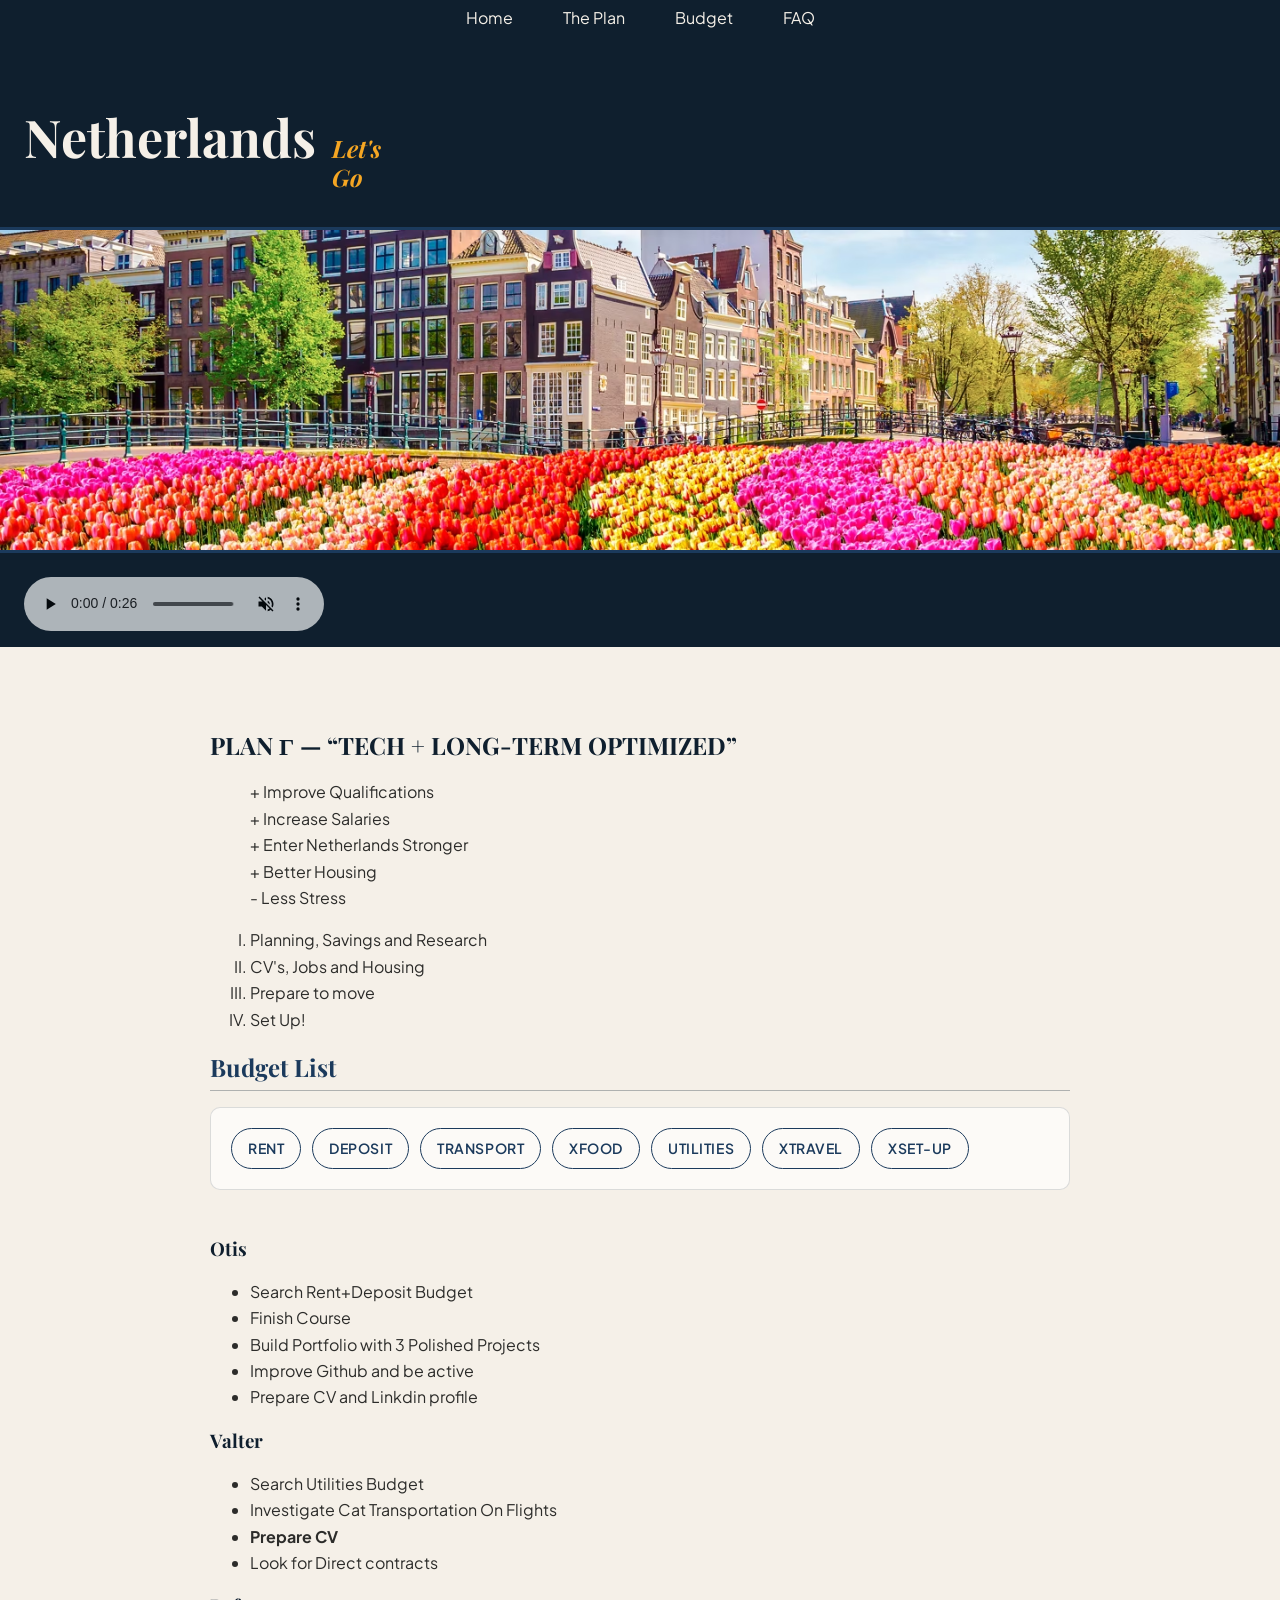
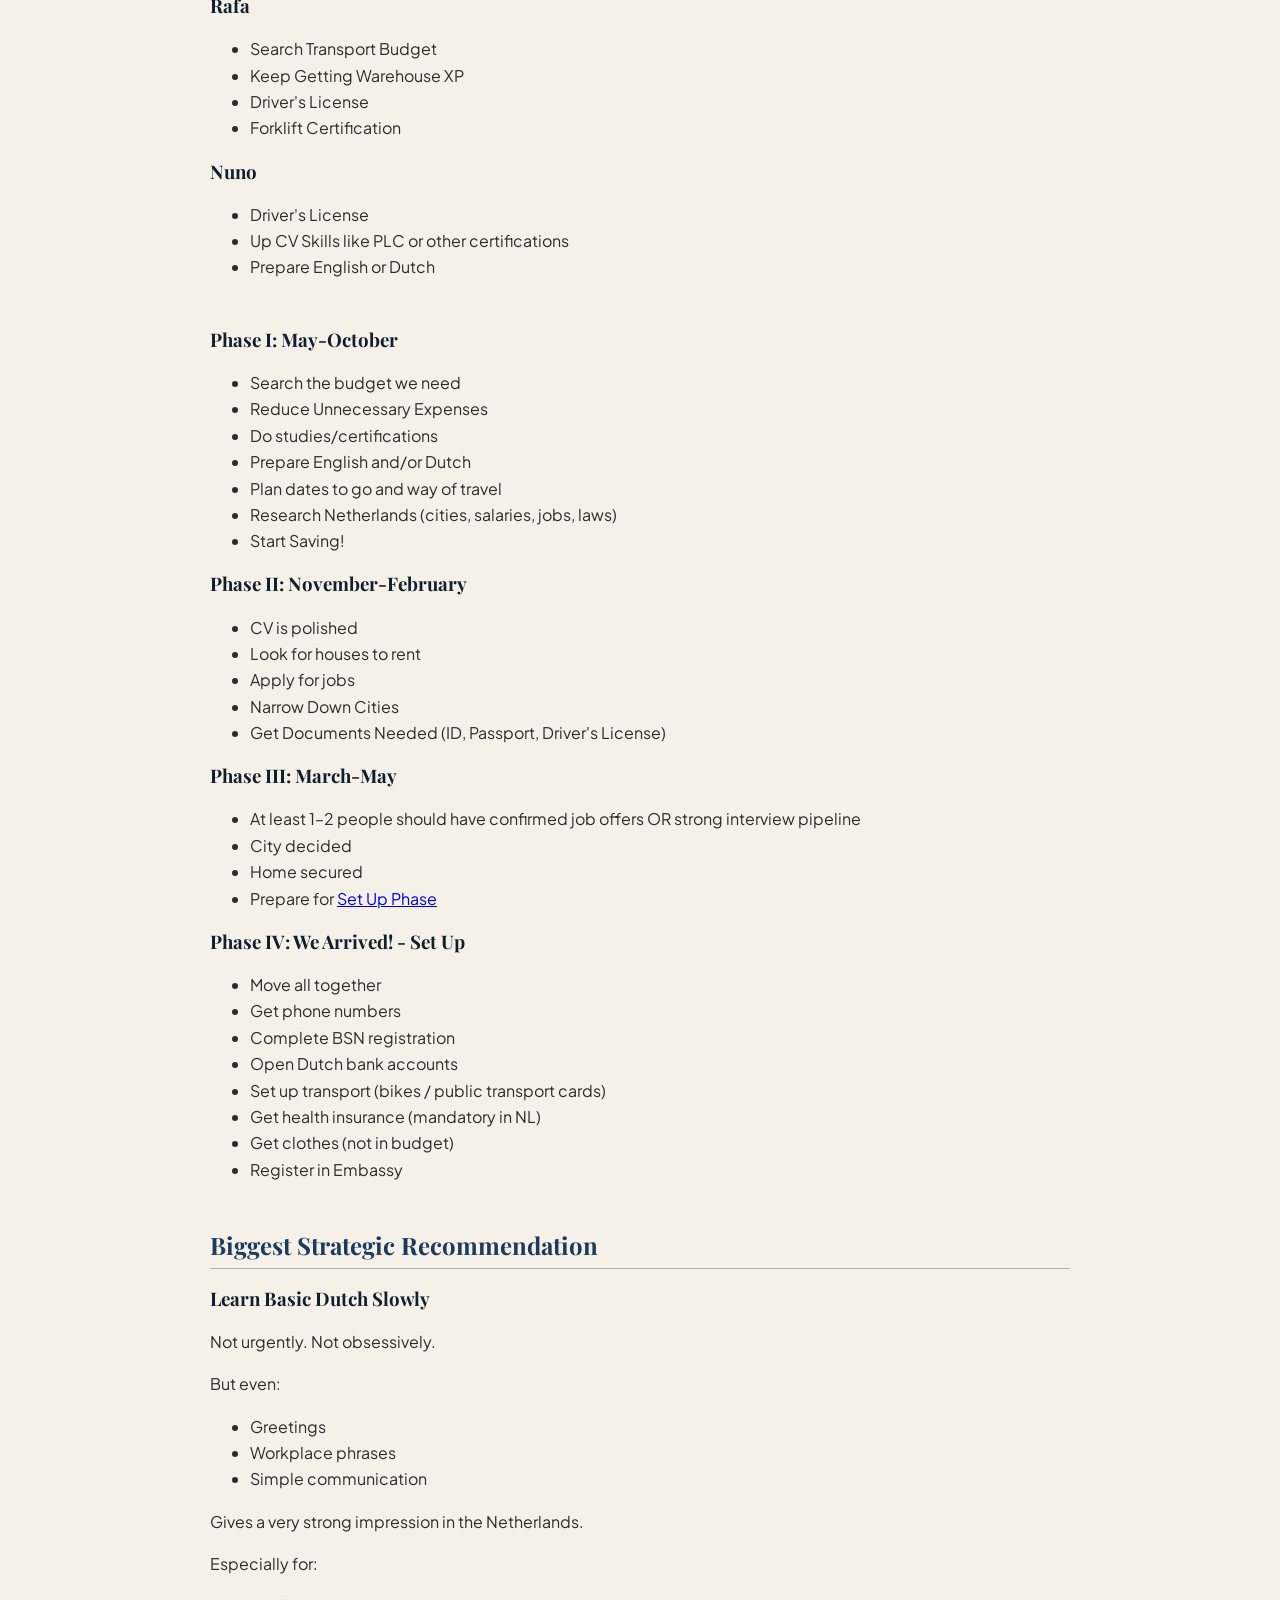
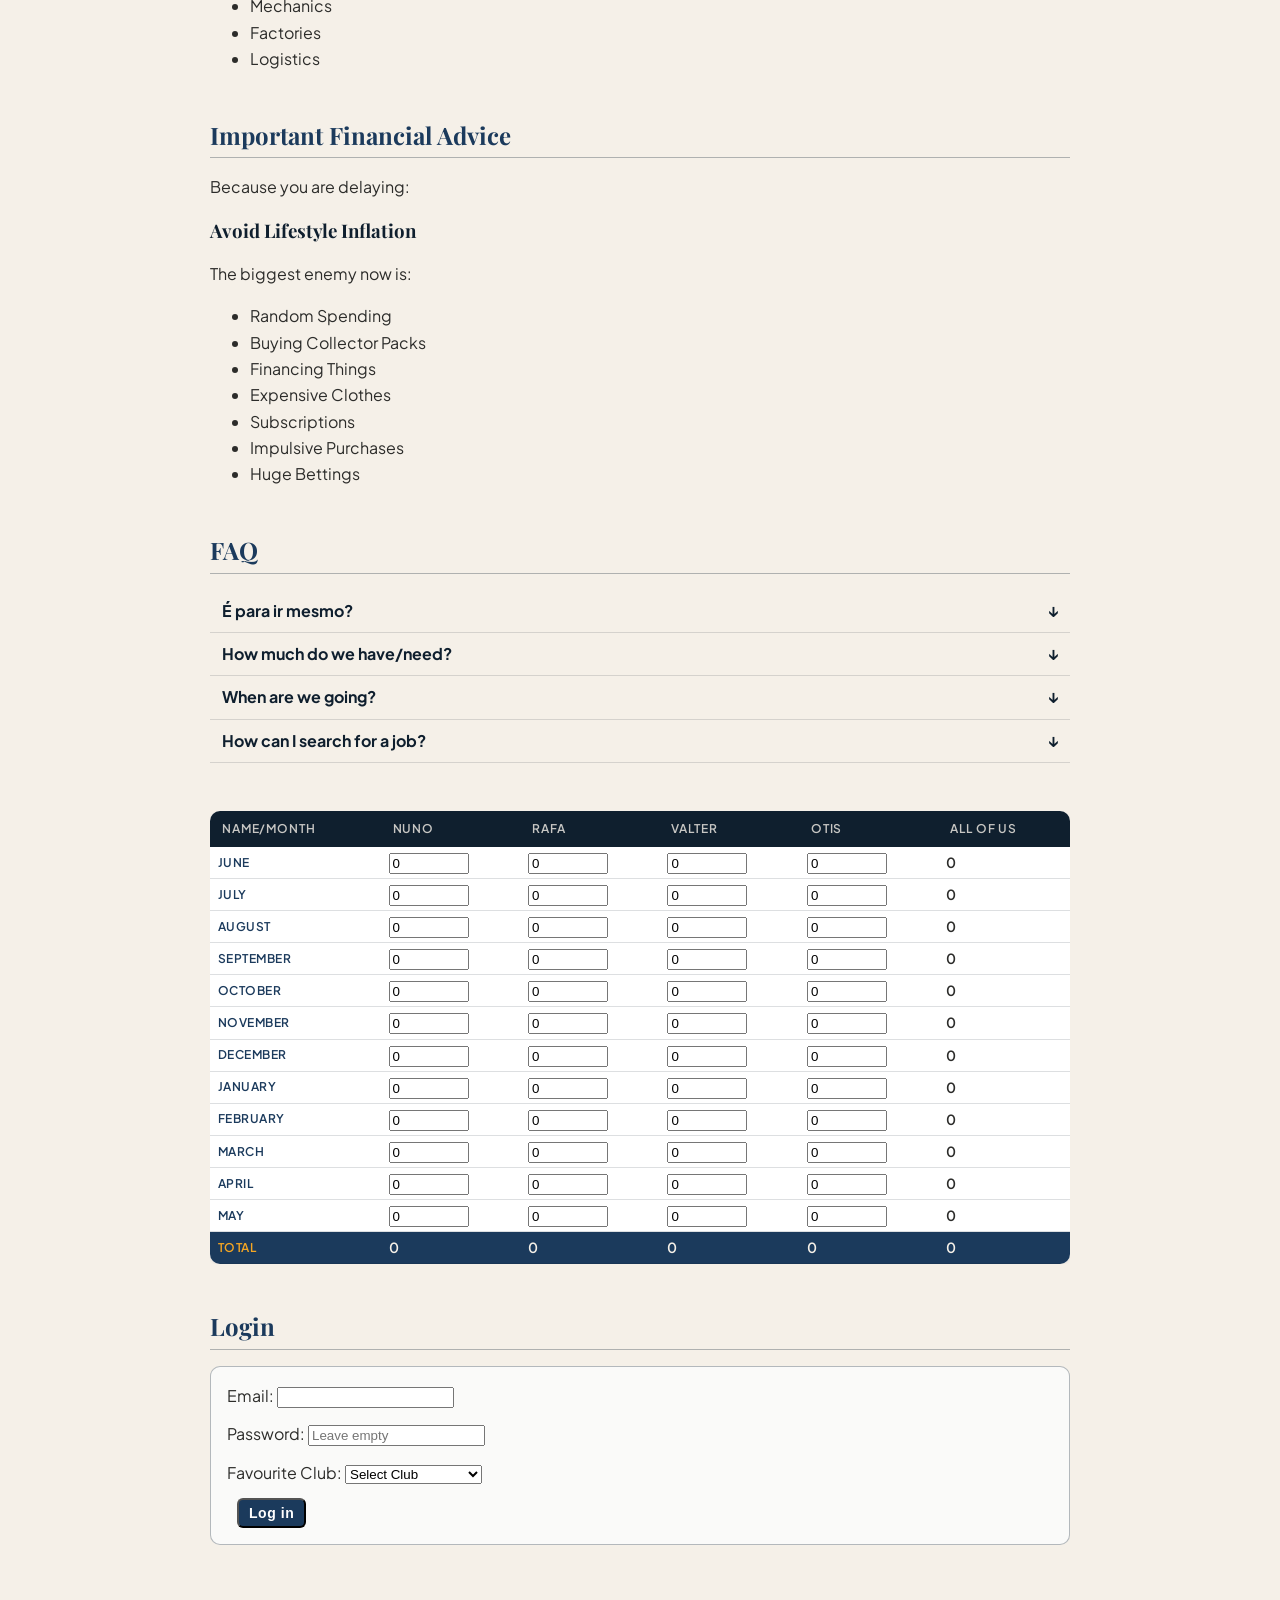
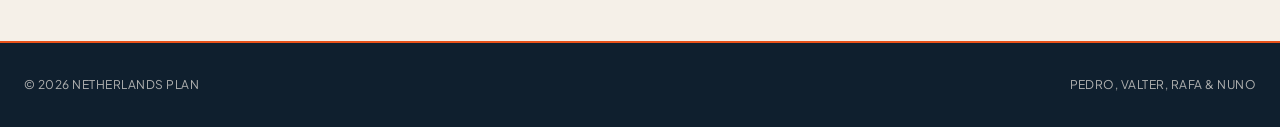
==== index.html @ 781a8f6d "media queries for mobile responsiveness, hero tittle fixes" ====
<!DOCTYPE html>
<html lang="en">
    <head>
        <meta charset="UTF-8">
        <meta name="viewport" content="width=device-width, initial-scale=1.0">
        <meta name="Author" content="Pedro F C Simões">
        <title>Netherlands Plan</title>
        <link rel="stylesheet" href="css/style.css">
    </head>
    <body>
        <nav>
            <ul>
                <li><a>Home</a></li>
                <li><a>The Plan</a></li>
                <li><a>Budget</a></li>
                <li><a>FAQ</a></li>
            </ul>
        </nav>
        <header>
            <div class="title">
                <h1>Netherlands</h1>
                <h2 id="letsgo">Let's<br>Go</h2>
            </div>
            <img id="tulipsimg" src="assets/Tulips-Amsterdam.avif" alt="Netherlands' camp of flowers" role="presentation">
            <audio muted controls>
                <source src="assets/netherlands_national_anthem_intro.m4a" type="audio/m4a">
                <source src="assets/netherlands_national_anthem_intro.mp3" type="audio/mp3"> 
                Audio element not supported by your browser
            </audio>
        </header>
        <main>
            <h2>PLAN Γ — “TECH + LONG-TERM OPTIMIZED”</h2>
            <ul style="list-style-type: none;">
                <li>+ Improve Qualifications</li>
                <li>+ Increase Salaries</li>
                <li>+ Enter Netherlands Stronger</li>
                <li>+ Better Housing</li>
                <li>- Less Stress</li>
            </ul>
            <ol type="I">
                <li>Planning, Savings and Research</li>
                <li>CV's, Jobs and Housing</li>
                <li>Prepare to move</li>
                <li>Set Up!</li>
            </ol>
            <section>
                <h2>Budget List</h2>
                <ul class="budget">
                    <li>Rent</li>
                    <li>Deposit</li>
                    <li>Transport</li>
                    <li>xFood</li>
                    <li>Utilities</li>
                    <li>xTravel</li>
                    <li>xSet-Up</li>
                </ul>
            </section>
            <section>
                <h3>Otis</h3>
                <ul>
                    <li>Search Rent+Deposit Budget</li>
                    <li>Finish Course</li>
                    <li>Build Portfolio with 3 Polished Projects</li>
                    <li>Improve Github and be active</li>
                    <li>Prepare CV and Linkdin profile</li>
                </ul>
                <h3>Valter</h3>
                <ul>
                    <li>Search Utilities Budget</li>
                    <li>Investigate Cat Transportation On Flights</li>
                    <li><strong>Prepare CV</strong></li>
                    <li>Look for Direct contracts</li>
                </ul>
                <h3>Rafa</h3>
                <ul>
                    <li>Search Transport Budget</li>
                    <li>Keep Getting Warehouse XP</li>
                    <li>Driver's License</li>
                    <li>Forklift Certification</li>
                </ul>
                <h3>Nuno</h3>
                <ul>
                    <li>Driver's License</li>
                    <li>Up CV Skills like PLC or other certifications</li>
                    <li>Prepare English or Dutch</li>
                </ul>
            </section>
            <section>
                <h3>Phase I: May-October</h3>
                <ul>
                    <li>Search the budget we need</li>
                    <li>Reduce Unnecessary Expenses</li>
                    <li>Do studies/certifications</li>
                    <li>Prepare English and/or Dutch</li>
                    <li>Plan dates to go and way of travel</li>
                    <li>Research Netherlands (cities, salaries, jobs, laws)</li>
                    <li>Start Saving!</li>
                </ul>
                <h3>Phase II: November-February</h3>
                <ul>
                    <li>CV is polished</li>
                    <li>Look for houses to rent</li>
                    <li>Apply for jobs</li>
                    <li>Narrow Down Cities</li>
                    <li>Get Documents Needed (ID, Passport, Driver's License)</li>
                </ul>
                <h3>Phase III: March-May</h3>
                <ul>
                    <li>At least 1–2 people should have confirmed job offers OR strong interview pipeline</li>
                    <li>City decided</li>
                    <li>Home secured</li>
                    <li>Prepare for <a href="#set_up">Set Up Phase</a></li>
                </ul>
                <h3 id="set_up">Phase IV: We Arrived! - Set Up</h3>
                <ul>
                    <li>Move all together</li>
                    <li>Get phone numbers</li>
                    <li>Complete BSN registration</li>
                    <li>Open Dutch bank accounts</li>
                    <li>Set up transport (bikes / public transport cards)</li>
                    <li>Get health insurance (mandatory in NL)</li>
                    <li>Get clothes (not in budget)</li>
                    <li>Register in Embassy</li>
                </ul>
            </section>
            <section>
                <h2>Biggest Strategic Recommendation</h2>
                <h3>Learn Basic Dutch Slowly</h3>
                <p>Not urgently. Not obsessively.</p>
                <p>But even:</p>
                <ul>
                    <li>Greetings</li>
                    <li>Workplace phrases</li>
                    <li>Simple communication</li>
                </ul>
                <p>Gives a very strong impression in the Netherlands.</p>
                <p>Especially for:</p>
                <ul>
                    <li>Mechanics</li>
                    <li>Factories</li>
                    <li>Logistics</li>
                </ul>
            </section>
            <section>
                <h2>Important Financial Advice</h2>
                <p>Because you are delaying:</p>
                <h3>Avoid Lifestyle Inflation</h3>
                <p>The biggest enemy now is:</p>
                <ul>
                    <li>Random Spending</li>
                    <li>Buying Collector Packs</li>
                    <li>Financing Things</li>
                    <li>Expensive Clothes</li>
                    <li>Subscriptions</li>
                    <li>Impulsive Purchases</li>
                    <li>Huge Bettings</li>
                </ul>
            </section>
            <section>
                <h2>FAQ</h2>
                <dl class="faq">
                    <dt>É para ir mesmo?<span class="faq-arrow">↓</span></dt>
                    <dd>Boraaaaaaaa!</dd>
                    <dt>How much do we have/need?<span class="faq-arrow">↓</span></dt>
                    <dd>You can check how much we saved/need in <a href="">Budget</a>!</dd>
                    <dt>When are we going?<span class="faq-arrow">↓</span></dt>
                    <dd>TBA</dd>
                    <dt>How can I search for a job?<span class="faq-arrow">↓</span></dt>
                    <dd>
                        <p>These are the core platforms in the Netherlands:</p>
                        <ul>
                            <li><a href="https://www.linkedin.com/job">LinkedIn Jobs</a></li>
                            <li><a href="https://nl.indeed.com/">Indeed Netherlands</a></li>
                            <li><a href="https://www.iamexpat.nl/career/jobs-netherlands">I am Expat Jobs</a></li>
                            <li><a href="https://undutchables.nl/">Undutchables</a></li>
                            <li><a href="https://www.glassdoor.nl">Glassdoor Netherlands</a></li>
                        </ul>
                        <p>
                            For Valter, applying directy to companies is a good strategy, try Werk.nl (UWV official job portal), 
                            Randstad Technical (engineering + industry), Tempo-Team Technical, OTTO Work Force (industrial placements), 
                            VDL Groep Careers, DAF Trucks Careers and ASML Careers.</p>
                        <p>
                            For Nuno, in complement to agencies these can be helpfull: ASML Jobs (huge target in Eindhoven), 
                            Philips Careers, VDL Groep, Randstad Technical Jobs, YoungCapital.</p>
                        <p>
                            For Rafa agencies will be a hit, but you have the options of these as well: Tempo-Team Logistics, 
                            OTTO Work Force Logistics, Carrière Uitzendbureau, Albert Heijn Careers, Coolblue Jobs.</p>
                        <p>
                            Lastly for Otis you have the extra resorces of Stack Overflow Jobs, Iamexpat Tech Jobs, AngelList and Wellfound</p>
                    </dd>
                </dl>
            </section>
            <section class="table-wrapper">
                <table>
                    <thead>
                        <tr>
                            <th>Name/Month</th>
                            <th>Nuno</th>
                            <th>Rafa</th>
                            <th>Valter</th>
                            <th>Otis</th>
                            <th>All of Us</th>
                        </tr>
                    </thead>
                    <tbody class="budget-counter">
                        <tr>
                            <td>June</td>
                            <td><input type="number" value="0"></td>
                            <td><input type="number" value="0"></td>
                            <td><input type="number" value="0"></td>
                            <td><input type="number" value="0"></td>
                            <td class="row-total">0</td>
                        </tr>
                        <tr>
                            <td>July</td>
                            <td><input type="number" value="0"></td>
                            <td><input type="number" value="0"></td>
                            <td><input type="number" value="0"></td>
                            <td><input type="number" value="0"></td>
                            <td class="row-total">0</td>
                        </tr>
                        <tr>
                            <td>August</td>
                            <td><input type="number" value="0"></td>
                            <td><input type="number" value="0"></td>
                            <td><input type="number" value="0"></td>
                            <td><input type="number" value="0"></td>
                            <td class="row-total">0</td>
                        </tr>
                        <tr>
                            <td>September</td>
                            <td><input type="number" value="0"></td>
                            <td><input type="number" value="0"></td>
                            <td><input type="number" value="0"></td>
                            <td><input type="number" value="0"></td>
                            <td class="row-total">0</td>
                        </tr>
                        <tr>
                            <td>October</td>
                            <td><input type="number" value="0"></td>
                            <td><input type="number" value="0"></td>
                            <td><input type="number" value="0"></td>
                            <td><input type="number" value="0"></td>
                            <td class="row-total">0</td>
                        </tr>
                        <tr>
                            <td>November</td>
                            <td><input type="number" value="0"></td>
                            <td><input type="number" value="0"></td>
                            <td><input type="number" value="0"></td>
                            <td><input type="number" value="0"></td>
                            <td class="row-total">0</td>
                        </tr>
                        <tr>
                            <td>December</td>
                            <td><input type="number" value="0"></td>
                            <td><input type="number" value="0"></td>
                            <td><input type="number" value="0"></td>
                            <td><input type="number" value="0"></td>
                            <td class="row-total">0</td>
                        </tr>
                        <tr>
                            <td>January</td>
                            <td><input type="number" value="0"></td>
                            <td><input type="number" value="0"></td>
                            <td><input type="number" value="0"></td>
                            <td><input type="number" value="0"></td>
                            <td class="row-total">0</td>
                        </tr>
                        <tr>
                            <td>February</td>
                            <td><input type="number" value="0"></td>
                            <td><input type="number" value="0"></td>
                            <td><input type="number" value="0"></td>
                            <td><input type="number" value="0"></td>
                            <td class="row-total">0</td>
                        </tr>
                        <tr>
                            <td>March</td>
                            <td><input type="number" value="0"></td>
                            <td><input type="number" value="0"></td>
                            <td><input type="number" value="0"></td>
                            <td><input type="number" value="0"></td>
                            <td class="row-total">0</td>
                        </tr>
                        <tr>
                            <td>April</td>
                            <td><input type="number" value="0"></td>
                            <td><input type="number" value="0"></td>
                            <td><input type="number" value="0"></td>
                            <td><input type="number" value="0"></td>
                            <td class="row-total">0</td>
                        </tr>
                        <tr>
                            <td>May</td>
                            <td><input type="number" value="0"></td>
                            <td><input type="number" value="0"></td>
                            <td><input type="number" value="0"></td>
                            <td><input type="number" value="0"></td>
                            <td class="row-total">0</td>
                        </tr>
                        <tr class="budget_total">
                            <td>Total</td>
                            <td>0</td>
                            <td>0</td>
                            <td>0</td>
                            <td>0</td>
                            <td class="row-total">0</td>
                        </tr>
                    </tbody>
                </table>
            </section>
            <!--
            <section>
                <p>elementos de html a usar</p>
                <details>
                    <summary>What is your return policy?</summary>
                    <div class="faq-content">
                        <p>We offer a 30-day money-back guarantee on all products. Items must be in their original packaging and unused condition.</p>
                    </div>
                </details>
                <div class="video-container">
                    <video controls muted>
                    <source src="assets/" type="video/mp4"> Your browser doesn't support this video element
                    </video>
                </div>
            </section>
            -->
            <section>
                <h2>Login</h2>
                <form action="/submit" method="post">
                    <div>
                        <label for="email">Email:</label>
                        <input id="email" name="email" type="email" required>
                    </div>
                    <div>
                        <label for="pass">Password:</label>
                        <input id="pass" name="pass" type="password" placeholder="Leave empty" maxlength="0">
                    </div>
                    <div>
                        <label for="club">Favourite Club:</label>
                        <select id="club" name="club" required>
                            <option value="select club">Select Club</option>
                            <option value="arsenal">Arsenal</option>
                            <option value="manchester city">Manchester City</option>
                            <option value="manchester united">Manchester United</option>
                            <option value="fc barcelona">FC Barcelona</option>
                            <option value="real madrid">Real Madrid</option>
                            <option value="atletico madrid">Atletico Madrid</option>
                            <option value="fc bayern munich">FC Bayern Munich</option>
                            <option value="borussia dortmund">Borussia Dortmund</option>
                            <option value="rb leipzig">RB Leipzig</option>
                            <option value="inter milan">Inter Milan</option>
                            <option value="ssc napoli">SSC Napoli</option>
                            <option value="ac milan">AC Milan</option>
                            <option value="fc porto">FC Porto</option>
                            <option value="sporting cp">Sporting CP</option>
                            <option value="">SL Benfica</option>
                        </select>
                    </div>
                    
                    <button type="submit">Log in</button>
                </form>
            </section>
            <!--
            <section class="news-feed">
                <h2>Netherlands News Feed</h2>
                <article class="news-card">
                    <header>
                        <h3>Local Portuguese Group Discovers Dutch Rent Prices</h3>
                    </header>
                    <p>
                        Sources confirm morale dropped instantly after opening the first
                        apartment listing in Rotterdam. Emergency Lidl meal planning has begun.
                    </p>
                    <footer>
                        <small>May 2026</small>
                    </footer>
                </article>
            </section>
        -->
        </main>
        <footer class="footer">
             <p>&copy 2026 Netherlands Plan</p>
             <p>Pedro, Valter, Rafa & Nuno</p>
        </footer>
        <script src="js/script.js"></script>
    </body>
</html>
---- css/style.css ----
@import url('https://fonts.googleapis.com/css2?family=Playfair+Display:ital,wght@0,400;0,600;0,700;1,400&family=Plus+Jakarta+Sans:wght@300;400;500;600;700&display=swap');

body{
    background-color: #F5F0E8;
    margin: 0;
    font-family: 'Plus Jakarta Sans', system-ui, sans-serif;
    line-height: 1.65;
    color: #2C2C2A;
}

h1, h2, h3, h4, h5, h6 {
    font-family: 'Playfair Display', Georgia, serif;
    line-height: 1.2;
    color: #0F1F2E;
}

header {
    background-color: #0F1F2E;
}

nav{
    position: sticky;
    top: 0;
    z-index: 100;
}

nav ul{
    list-style-type: none;
    padding: 0;
	margin: 0;
    display: flex;
    justify-content: center;
    background-color: #0F1F2E;
}

nav ul li{
    margin: 0 15px;
    padding: 5px 10px;
    border-bottom: 3px solid transparent;
}

nav ul li:hover {
    border-bottom: 3px solid #E8521A;
}

nav ul li a{
    cursor: pointer;
    color: #F5F0E8;
    text-decoration: none;
}

.title{
    display: flex;
    align-items: baseline;
    gap: 16px;
    padding: 32px 24px 24px;
}

.title h1{
    font-size: 52px;
    color: #F5F0E8;
}
#letsgo{
    font-style: italic;
    margin: 0;
    font-size: 24px;
    color: #F5A623;
}

#tulipsimg{
    width: 100%;
    height: 320px;
    object-fit: cover;
    object-position: center 40%;
    border-top: 3px solid #1B3A5C;
    border-bottom: 3px solid #1B3A5C;
}

header audio {
    display: block;
    margin: 16px 24px;
    accent-color: #E8521A;
    opacity: 0.7;
    padding-bottom: 16px;
}

main{
    max-width: 860px;
    margin-inline: auto;
    padding: 48px 24px;
}

main > section {
    margin-bottom: 48px;
}

main section h2 {
    padding-bottom: 8px;
    border-bottom: 1.5px solid rgba(15, 31, 46, 0.3);
    color: #1B3A5C;
    margin-bottom: 16px;
}

ul.budget{
    list-style-type: none;
    padding: 16px;
    margin: 0;
    background: rgba(255, 255, 255, 0.65);
    border: 1px solid rgba(15, 31, 46, 0.14);
    border-radius: 10px;
    width: auto;
}

ul.budget li{
    display: inline-flex;
    font-size: 0.875rem;
    font-weight: 600;
    letter-spacing: 0.04em;
    text-transform: uppercase;
    margin: 4px;
	padding: 8px 16px;
	border-radius: 99px;
    border: 1.5px solid #1B3A5C;
    color: #1B3A5C;
}


.faq dt {
    cursor: pointer;
    display: flex;
    justify-content: space-between;
    align-items: center;
    transition: background 300ms ease;
    user-select: none;
    font-weight: bold;
    width: auto;
    color: #0F1F2E;
    padding: 8px 12px;
    border-bottom: 0.5px solid rgba(15, 31, 46, 0.14);
}
/*
.faq-arrow {
    color: #7BAFD4;
    transition: transform 220ms ease;
    display: inline-block;
    }
    
    .faq dt.open .faq-arrow {
        transform: rotate(180deg);
        }
        */
        
.faq dt:hover {
    background: rgba(123, 175, 212, 0.08);
}

.faq dd{
    display: none;
    padding: 8px 12px;
    margin: 0;
    border-bottom: 0.5px solid rgba(15, 31, 46, 0.14);
}
.faq dd.open {
    display: block;
}

.table-wrapper {
    overflow-x: auto;
    -webkit-overflow-scrolling: touch;
}
        
table {
    width: 100%;
    border-collapse: collapse;
    font-size: 0.875rem;
    background: white;
    border-radius: 10px;
    overflow: hidden;
    box-shadow: 0 1px 3px rgba(15, 31, 46, 0.08);
}

thead {
    background: #0F1F2E;
}

thead th {
    font-size: 0.75rem;
    font-weight: 600;
    letter-spacing: 0.07em;
    text-transform: uppercase;
    text-align: left;
    padding: 8px 12px;
    color: rgba(245, 240, 232, 0.8);
}

.budget-counter input {
    width: 72px;
}

.budget-counter tr {
    border-bottom: 0.5px solid rgba(15, 31, 46, 0.14);
    transition: background 200ms ease;
}

.budget-counter tr:not(.budget_total):hover {
    background: rgba(123, 175, 212, 0.12);
}

.budget-counter td {
    padding: 4px 8px;
    color: #2C2C2A;
    font-weight: 600;
}

.budget-counter td:first-child {
    color: #1B3A5C;
    font-size: 0.75rem;
    text-transform: uppercase;
    letter-spacing: 0.04em;
}

.budget_total {
    background: #1B3A5C;
}

.budget_total td {
    font-weight: 600;
    color: #F5F0E8;
}

.budget_total td:first-child {
    color: #F5A623;
    font-size: 0.75rem;
    text-transform: uppercase;
    letter-spacing: 0.04em;
}
        
.video-container{
    position: relative;
    padding-bottom: 56.25%; /* 16:9 */
    height: 0;
    overflow: hidden;
    max-width: 50%;
    background: #000;
}

.video-container video {
    position: absolute;
    top: 0;
    left: 0;
    width: 100%;
    height: 100%;
}

form {
    display: flex;
    flex-direction: column;
    gap: 12px;
    margin: 0;
    background: #FAFAF9;
    border: 1px solid rgba(15, 31, 46, 0.3);
    border-radius: 10px;
    padding: 16px;
}

form button{
    cursor: pointer;
    align-self: flex-start;
    margin-left: 10px;
    background-color: #1B3A5C;
    color: white;
    border-radius: 6px;
    padding: 5px 10px;
    font-weight: 600;
    font-size: 0.875rem;
    letter-spacing: 0.04em;
    transition: background 200ms ease, transform 100ms ease;
}

button:hover {
	background-color: #E8521A;
    transform: translateY(-1px);
}
/*
.news-feed {
    background-color: rgba(255, 255, 255, 0.296);
    border-radius: 10px;
    border: 1px solid;
    margin: 1rem 0;
    display: grid;
    gap: 1rem;
}

.news-card {
    padding: 0 1rem;
    border-radius: 10px;
    background: #f4f4f486;
}
*/
.footer{
    display: flex;
    align-items: center;
    justify-content: space-between;
    background-color: #0F1F2E;
    padding: 32px 24px;
    border-top: 2.5px solid #E8521A;
}

.footer p {
    font-size: 0.75rem;
    color: rgba(245, 240, 232, 0.7);
    letter-spacing: 0.04em;
    text-transform: uppercase;
    margin: 0;
    padding: 0;
}

@media (max-width: 640px) {
    h1 {
        font-size: 2rem;
    }
    
    h2 {
        font-size: 1.5rem;
    }
    nav ul {
        justify-content: space-around;
    }
    
    nav ul li {
        padding: 4px 8px;
    }
    
    nav ul li a {
        font-size: 0.8rem;
    }
    #tulipsimg {
        height: 220px;
    }
    main {
        padding: 24px 16px;
    }
    main > section {
        margin-bottom: 40px;
    }
    .footer {
        flex-direction: column;
        gap: 8px;
        padding: 24px 16px;
    }
    
}
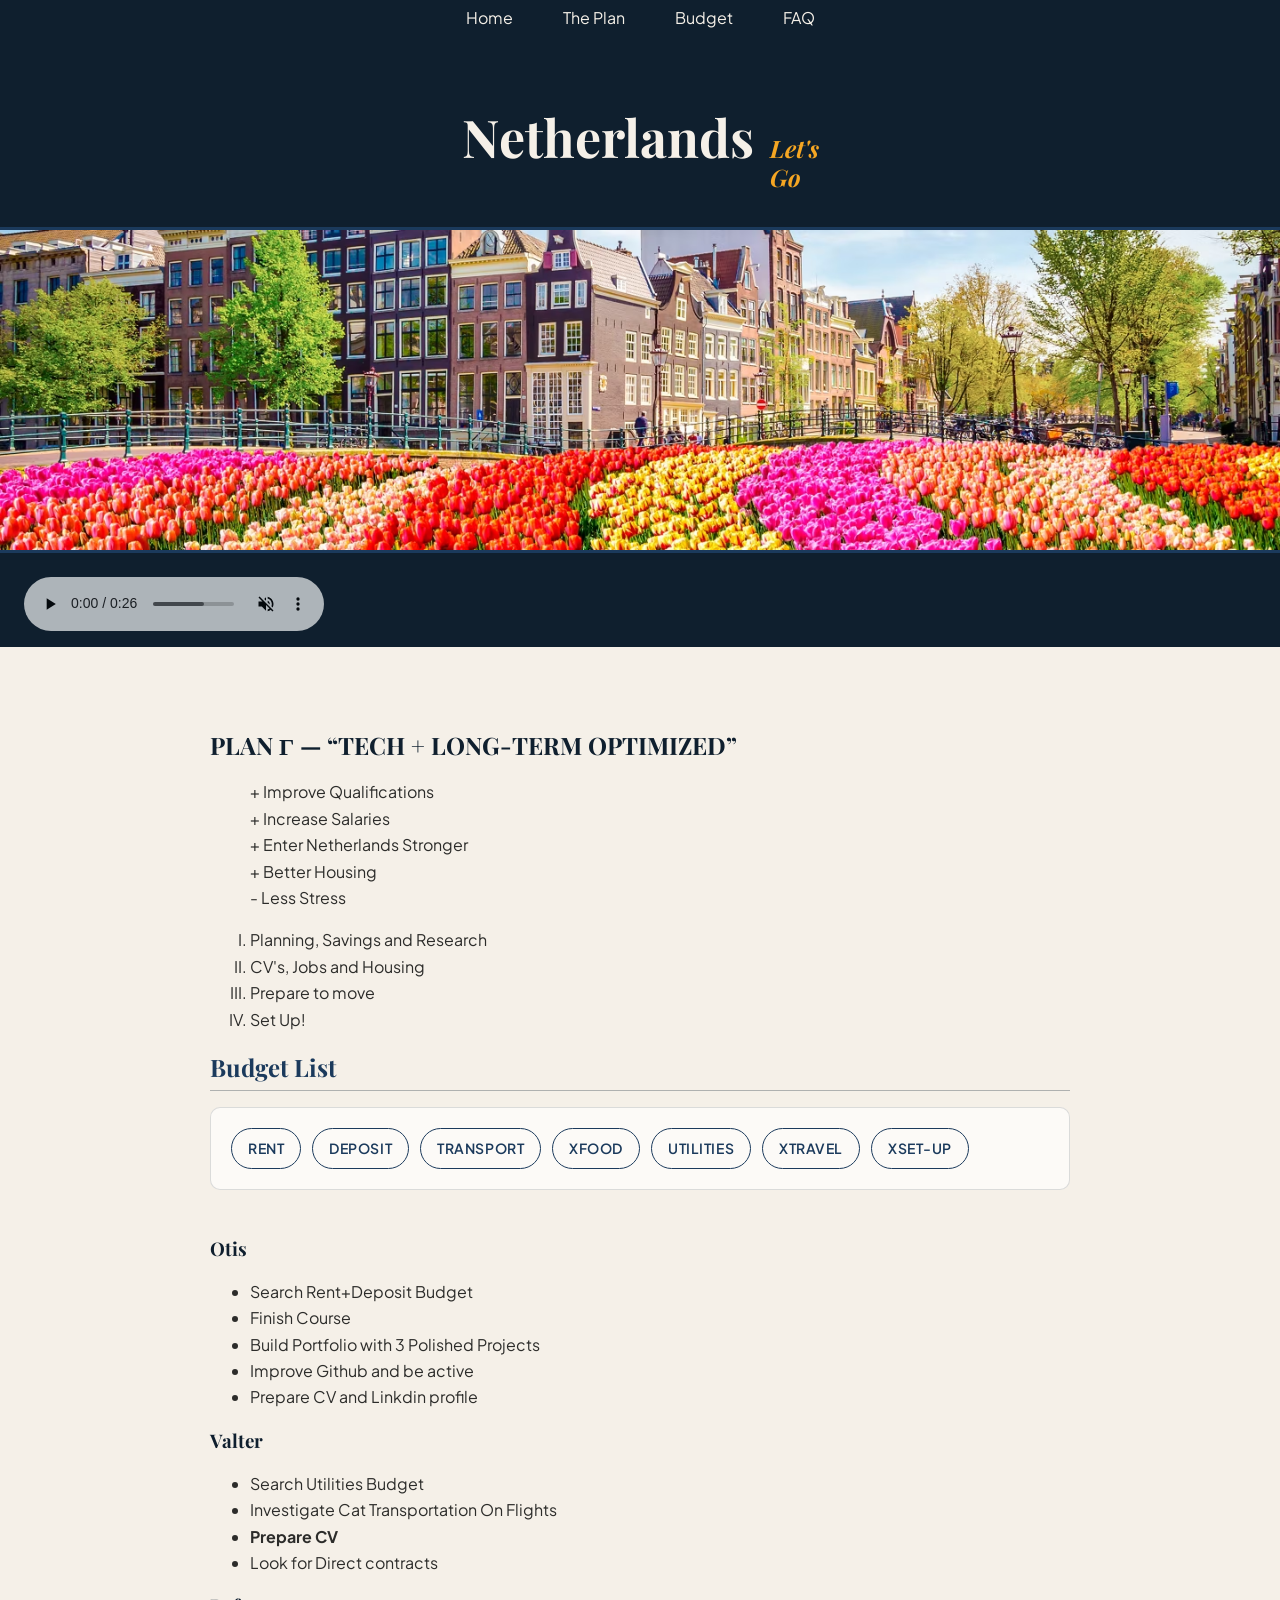
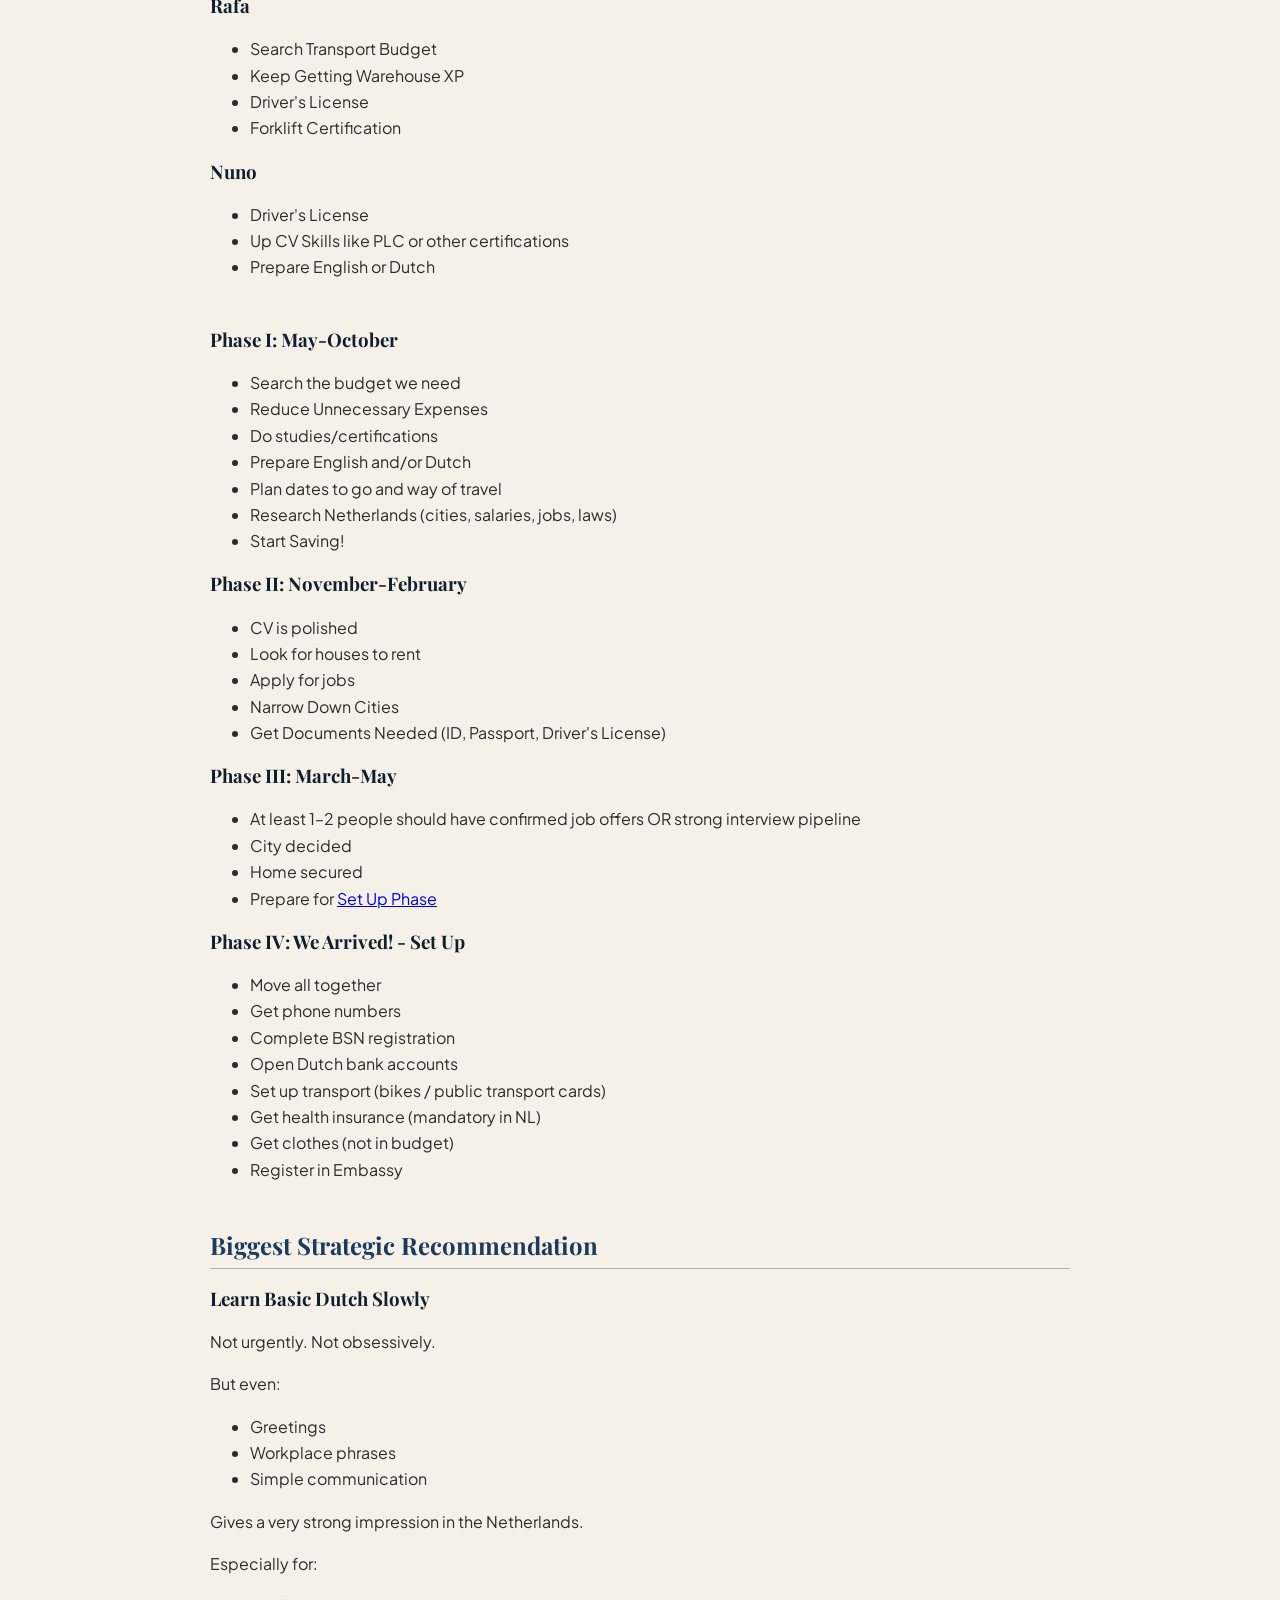
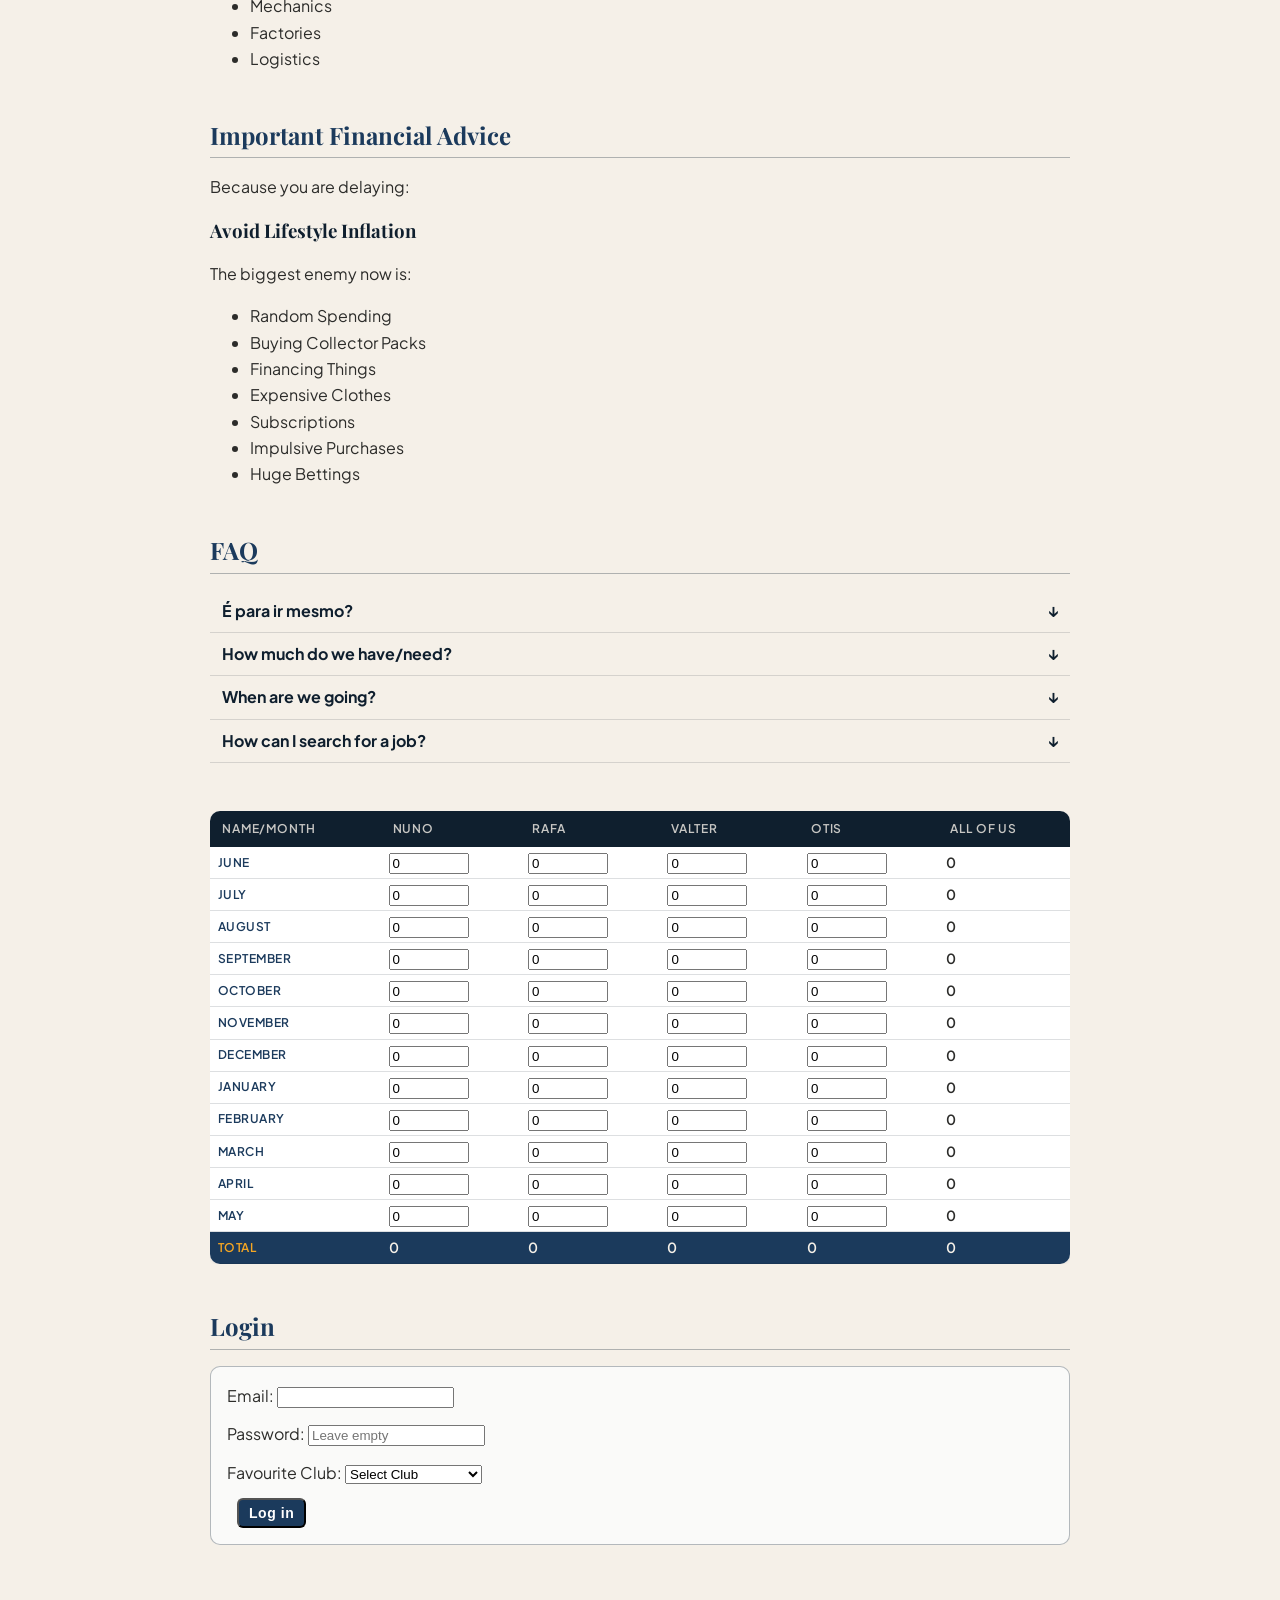
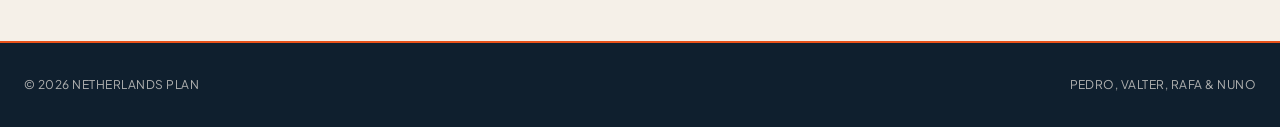
==== commit 4c0102ac: "added budget, faq and plan pages with their common html structure and updated the nav links on index" ====
--- a/index.html
+++ b/index.html
@@ -10,10 +10,10 @@
     <body>
         <nav>
             <ul>
-                <li><a>Home</a></li>
-                <li><a>The Plan</a></li>
-                <li><a>Budget</a></li>
-                <li><a>FAQ</a></li>
+                <li><a href="index.html">Home</a></li>
+                <li><a href="pages/plan.html">The Plan</a></li>
+                <li><a href="pages/budget.html">Budget</a></li>
+                <li><a href="pages/faq.html">FAQ</a></li>
             </ul>
         </nav>
         <header>
--- a/css/style.css
+++ b/css/style.css
@@ -52,6 +52,7 @@
 .title{
     display: flex;
     align-items: baseline;
+    justify-content: center;
     gap: 16px;
     padding: 32px 24px 24px;
 }
@@ -316,10 +317,6 @@
 }
 
 @media (max-width: 640px) {
-    h1 {
-        font-size: 2rem;
-    }
-    
     h2 {
         font-size: 1.5rem;
     }
@@ -334,6 +331,11 @@
     nav ul li a {
         font-size: 0.8rem;
     }
+
+    .title h1{
+        font-size: 2.75rem;
+    }
+
     #tulipsimg {
         height: 220px;
     }
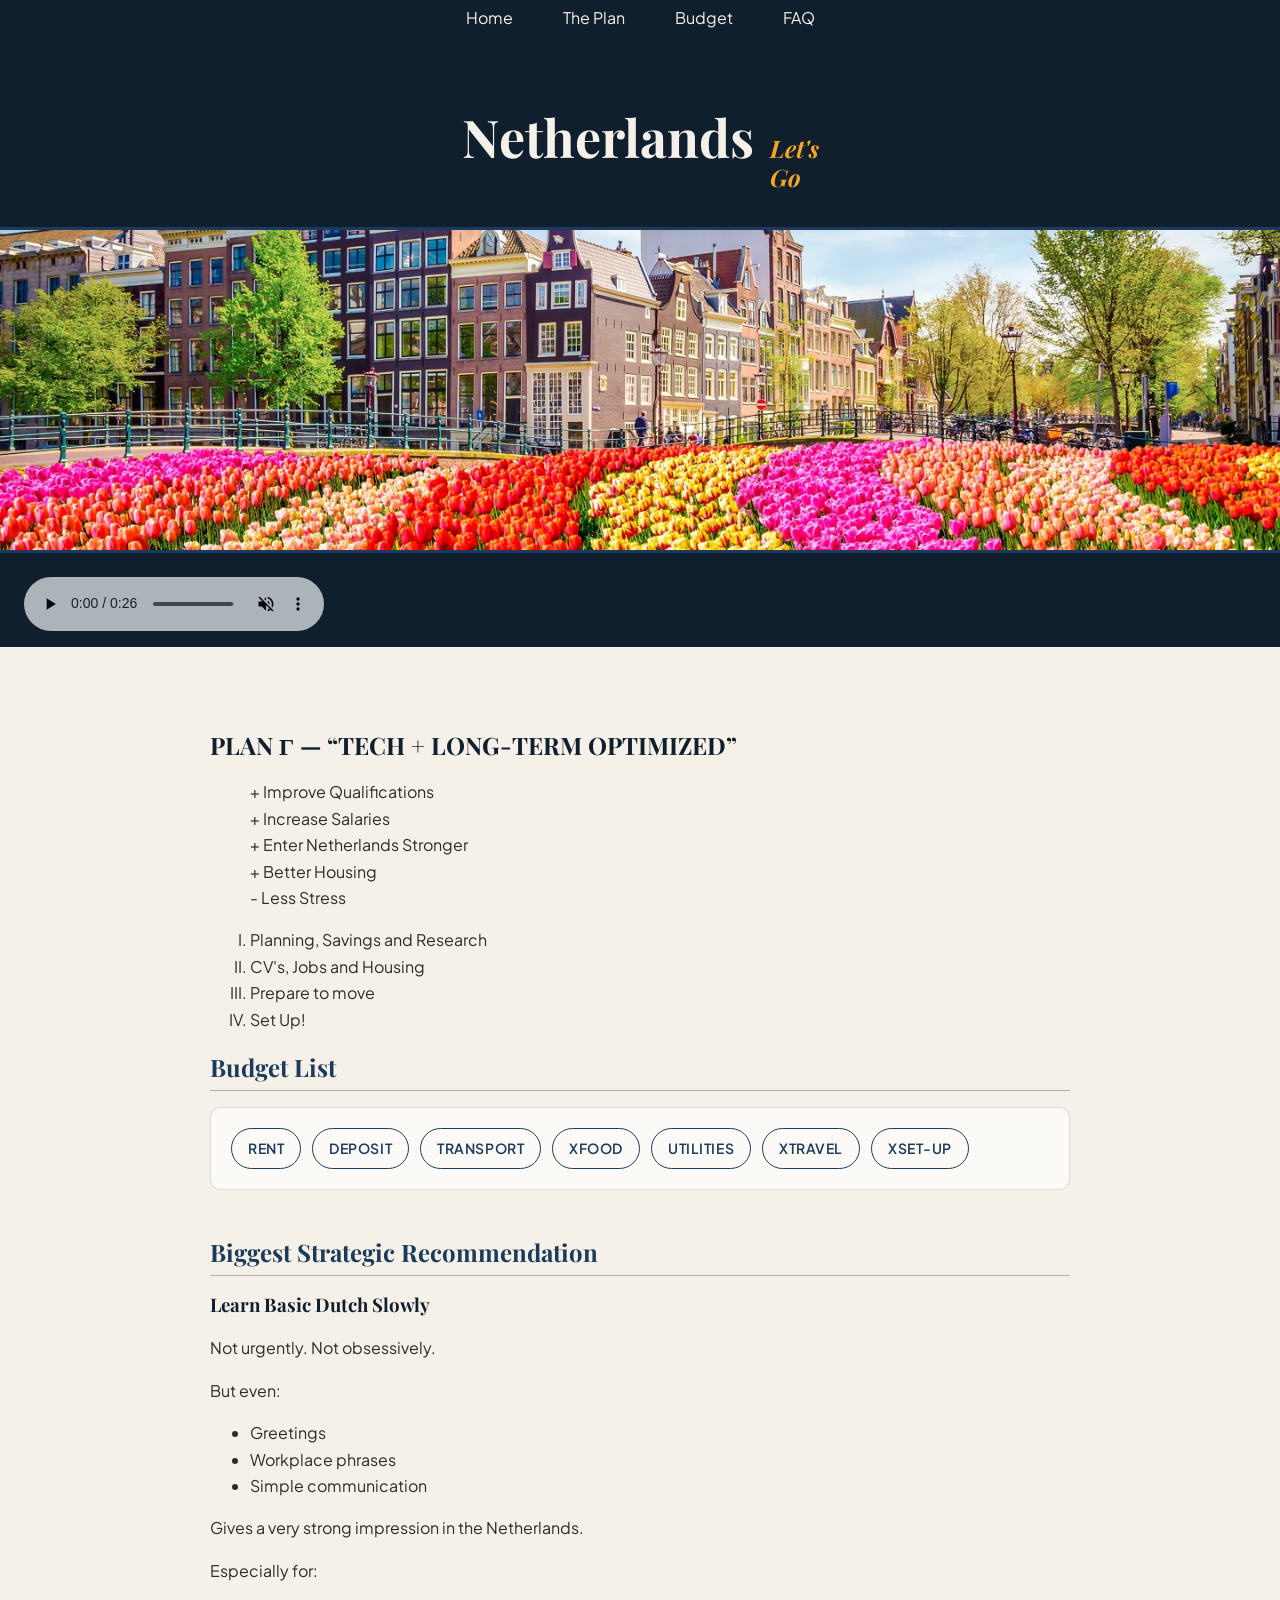
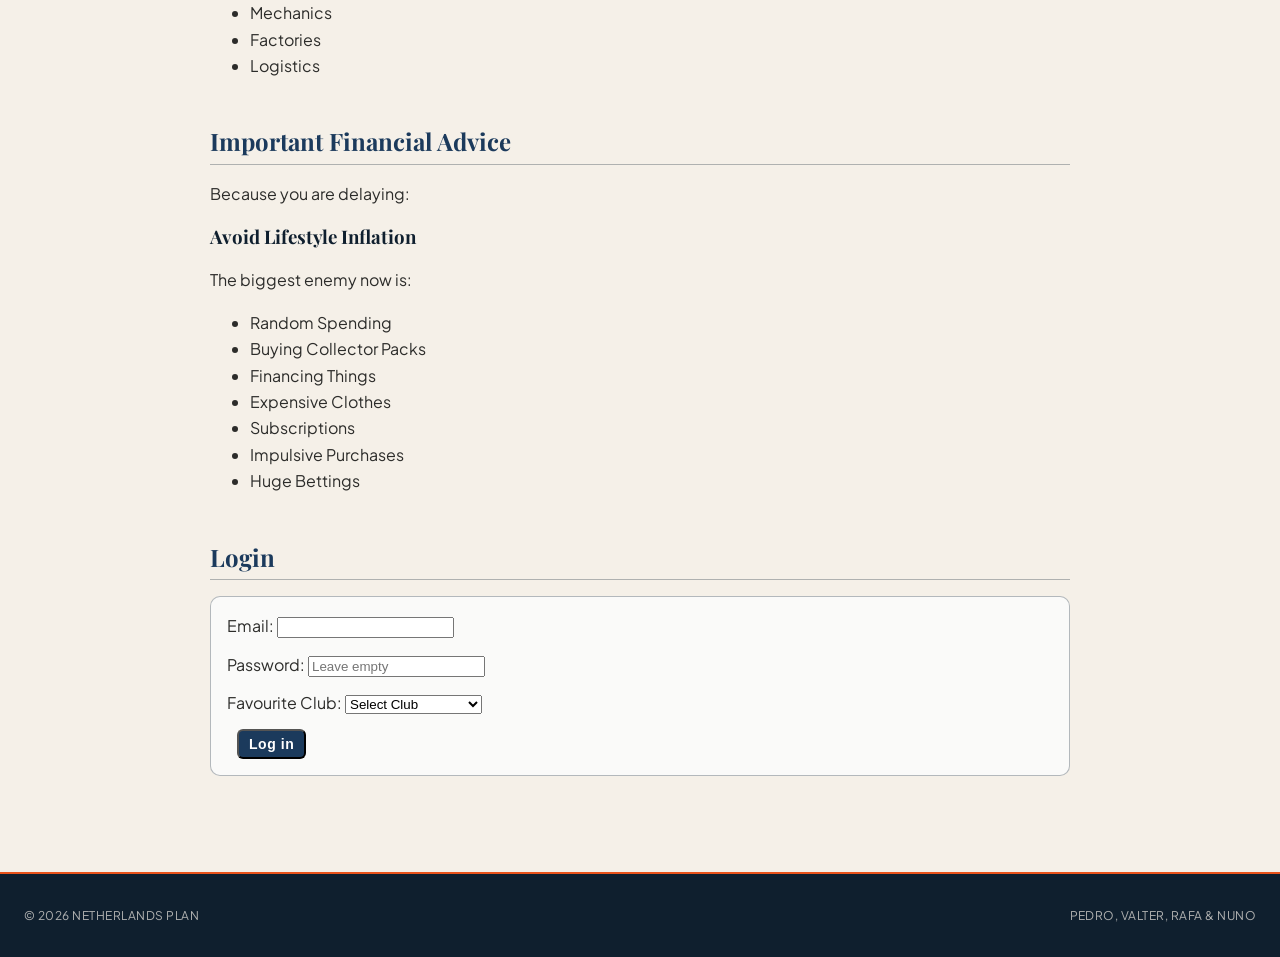
==== commit 9e3c7766: "transfered content from index.html to their respective pages" ====
--- a/index.html
+++ b/index.html
@@ -55,74 +55,7 @@
                     <li>xSet-Up</li>
                 </ul>
             </section>
-            <section>
-                <h3>Otis</h3>
-                <ul>
-                    <li>Search Rent+Deposit Budget</li>
-                    <li>Finish Course</li>
-                    <li>Build Portfolio with 3 Polished Projects</li>
-                    <li>Improve Github and be active</li>
-                    <li>Prepare CV and Linkdin profile</li>
-                </ul>
-                <h3>Valter</h3>
-                <ul>
-                    <li>Search Utilities Budget</li>
-                    <li>Investigate Cat Transportation On Flights</li>
-                    <li><strong>Prepare CV</strong></li>
-                    <li>Look for Direct contracts</li>
-                </ul>
-                <h3>Rafa</h3>
-                <ul>
-                    <li>Search Transport Budget</li>
-                    <li>Keep Getting Warehouse XP</li>
-                    <li>Driver's License</li>
-                    <li>Forklift Certification</li>
-                </ul>
-                <h3>Nuno</h3>
-                <ul>
-                    <li>Driver's License</li>
-                    <li>Up CV Skills like PLC or other certifications</li>
-                    <li>Prepare English or Dutch</li>
-                </ul>
-            </section>
-            <section>
-                <h3>Phase I: May-October</h3>
-                <ul>
-                    <li>Search the budget we need</li>
-                    <li>Reduce Unnecessary Expenses</li>
-                    <li>Do studies/certifications</li>
-                    <li>Prepare English and/or Dutch</li>
-                    <li>Plan dates to go and way of travel</li>
-                    <li>Research Netherlands (cities, salaries, jobs, laws)</li>
-                    <li>Start Saving!</li>
-                </ul>
-                <h3>Phase II: November-February</h3>
-                <ul>
-                    <li>CV is polished</li>
-                    <li>Look for houses to rent</li>
-                    <li>Apply for jobs</li>
-                    <li>Narrow Down Cities</li>
-                    <li>Get Documents Needed (ID, Passport, Driver's License)</li>
-                </ul>
-                <h3>Phase III: March-May</h3>
-                <ul>
-                    <li>At least 1–2 people should have confirmed job offers OR strong interview pipeline</li>
-                    <li>City decided</li>
-                    <li>Home secured</li>
-                    <li>Prepare for <a href="#set_up">Set Up Phase</a></li>
-                </ul>
-                <h3 id="set_up">Phase IV: We Arrived! - Set Up</h3>
-                <ul>
-                    <li>Move all together</li>
-                    <li>Get phone numbers</li>
-                    <li>Complete BSN registration</li>
-                    <li>Open Dutch bank accounts</li>
-                    <li>Set up transport (bikes / public transport cards)</li>
-                    <li>Get health insurance (mandatory in NL)</li>
-                    <li>Get clothes (not in budget)</li>
-                    <li>Register in Embassy</li>
-                </ul>
-            </section>
+            
             <section>
                 <h2>Biggest Strategic Recommendation</h2>
                 <h3>Learn Basic Dutch Slowly</h3>
@@ -156,176 +89,7 @@
                     <li>Huge Bettings</li>
                 </ul>
             </section>
-            <section>
-                <h2>FAQ</h2>
-                <dl class="faq">
-                    <dt>É para ir mesmo?<span class="faq-arrow">↓</span></dt>
-                    <dd>Boraaaaaaaa!</dd>
-                    <dt>How much do we have/need?<span class="faq-arrow">↓</span></dt>
-                    <dd>You can check how much we saved/need in <a href="">Budget</a>!</dd>
-                    <dt>When are we going?<span class="faq-arrow">↓</span></dt>
-                    <dd>TBA</dd>
-                    <dt>How can I search for a job?<span class="faq-arrow">↓</span></dt>
-                    <dd>
-                        <p>These are the core platforms in the Netherlands:</p>
-                        <ul>
-                            <li><a href="https://www.linkedin.com/job">LinkedIn Jobs</a></li>
-                            <li><a href="https://nl.indeed.com/">Indeed Netherlands</a></li>
-                            <li><a href="https://www.iamexpat.nl/career/jobs-netherlands">I am Expat Jobs</a></li>
-                            <li><a href="https://undutchables.nl/">Undutchables</a></li>
-                            <li><a href="https://www.glassdoor.nl">Glassdoor Netherlands</a></li>
-                        </ul>
-                        <p>
-                            For Valter, applying directy to companies is a good strategy, try Werk.nl (UWV official job portal), 
-                            Randstad Technical (engineering + industry), Tempo-Team Technical, OTTO Work Force (industrial placements), 
-                            VDL Groep Careers, DAF Trucks Careers and ASML Careers.</p>
-                        <p>
-                            For Nuno, in complement to agencies these can be helpfull: ASML Jobs (huge target in Eindhoven), 
-                            Philips Careers, VDL Groep, Randstad Technical Jobs, YoungCapital.</p>
-                        <p>
-                            For Rafa agencies will be a hit, but you have the options of these as well: Tempo-Team Logistics, 
-                            OTTO Work Force Logistics, Carrière Uitzendbureau, Albert Heijn Careers, Coolblue Jobs.</p>
-                        <p>
-                            Lastly for Otis you have the extra resorces of Stack Overflow Jobs, Iamexpat Tech Jobs, AngelList and Wellfound</p>
-                    </dd>
-                </dl>
-            </section>
-            <section class="table-wrapper">
-                <table>
-                    <thead>
-                        <tr>
-                            <th>Name/Month</th>
-                            <th>Nuno</th>
-                            <th>Rafa</th>
-                            <th>Valter</th>
-                            <th>Otis</th>
-                            <th>All of Us</th>
-                        </tr>
-                    </thead>
-                    <tbody class="budget-counter">
-                        <tr>
-                            <td>June</td>
-                            <td><input type="number" value="0"></td>
-                            <td><input type="number" value="0"></td>
-                            <td><input type="number" value="0"></td>
-                            <td><input type="number" value="0"></td>
-                            <td class="row-total">0</td>
-                        </tr>
-                        <tr>
-                            <td>July</td>
-                            <td><input type="number" value="0"></td>
-                            <td><input type="number" value="0"></td>
-                            <td><input type="number" value="0"></td>
-                            <td><input type="number" value="0"></td>
-                            <td class="row-total">0</td>
-                        </tr>
-                        <tr>
-                            <td>August</td>
-                            <td><input type="number" value="0"></td>
-                            <td><input type="number" value="0"></td>
-                            <td><input type="number" value="0"></td>
-                            <td><input type="number" value="0"></td>
-                            <td class="row-total">0</td>
-                        </tr>
-                        <tr>
-                            <td>September</td>
-                            <td><input type="number" value="0"></td>
-                            <td><input type="number" value="0"></td>
-                            <td><input type="number" value="0"></td>
-                            <td><input type="number" value="0"></td>
-                            <td class="row-total">0</td>
-                        </tr>
-                        <tr>
-                            <td>October</td>
-                            <td><input type="number" value="0"></td>
-                            <td><input type="number" value="0"></td>
-                            <td><input type="number" value="0"></td>
-                            <td><input type="number" value="0"></td>
-                            <td class="row-total">0</td>
-                        </tr>
-                        <tr>
-                            <td>November</td>
-                            <td><input type="number" value="0"></td>
-                            <td><input type="number" value="0"></td>
-                            <td><input type="number" value="0"></td>
-                            <td><input type="number" value="0"></td>
-                            <td class="row-total">0</td>
-                        </tr>
-                        <tr>
-                            <td>December</td>
-                            <td><input type="number" value="0"></td>
-                            <td><input type="number" value="0"></td>
-                            <td><input type="number" value="0"></td>
-                            <td><input type="number" value="0"></td>
-                            <td class="row-total">0</td>
-                        </tr>
-                        <tr>
-                            <td>January</td>
-                            <td><input type="number" value="0"></td>
-                            <td><input type="number" value="0"></td>
-                            <td><input type="number" value="0"></td>
-                            <td><input type="number" value="0"></td>
-                            <td class="row-total">0</td>
-                        </tr>
-                        <tr>
-                            <td>February</td>
-                            <td><input type="number" value="0"></td>
-                            <td><input type="number" value="0"></td>
-                            <td><input type="number" value="0"></td>
-                            <td><input type="number" value="0"></td>
-                            <td class="row-total">0</td>
-                        </tr>
-                        <tr>
-                            <td>March</td>
-                            <td><input type="number" value="0"></td>
-                            <td><input type="number" value="0"></td>
-                            <td><input type="number" value="0"></td>
-                            <td><input type="number" value="0"></td>
-                            <td class="row-total">0</td>
-                        </tr>
-                        <tr>
-                            <td>April</td>
-                            <td><input type="number" value="0"></td>
-                            <td><input type="number" value="0"></td>
-                            <td><input type="number" value="0"></td>
-                            <td><input type="number" value="0"></td>
-                            <td class="row-total">0</td>
-                        </tr>
-                        <tr>
-                            <td>May</td>
-                            <td><input type="number" value="0"></td>
-                            <td><input type="number" value="0"></td>
-                            <td><input type="number" value="0"></td>
-                            <td><input type="number" value="0"></td>
-                            <td class="row-total">0</td>
-                        </tr>
-                        <tr class="budget_total">
-                            <td>Total</td>
-                            <td>0</td>
-                            <td>0</td>
-                            <td>0</td>
-                            <td>0</td>
-                            <td class="row-total">0</td>
-                        </tr>
-                    </tbody>
-                </table>
-            </section>
-            <!--
-            <section>
-                <p>elementos de html a usar</p>
-                <details>
-                    <summary>What is your return policy?</summary>
-                    <div class="faq-content">
-                        <p>We offer a 30-day money-back guarantee on all products. Items must be in their original packaging and unused condition.</p>
-                    </div>
-                </details>
-                <div class="video-container">
-                    <video controls muted>
-                    <source src="assets/" type="video/mp4"> Your browser doesn't support this video element
-                    </video>
-                </div>
-            </section>
-            -->
+
             <section>
                 <h2>Login</h2>
                 <form action="/submit" method="post">
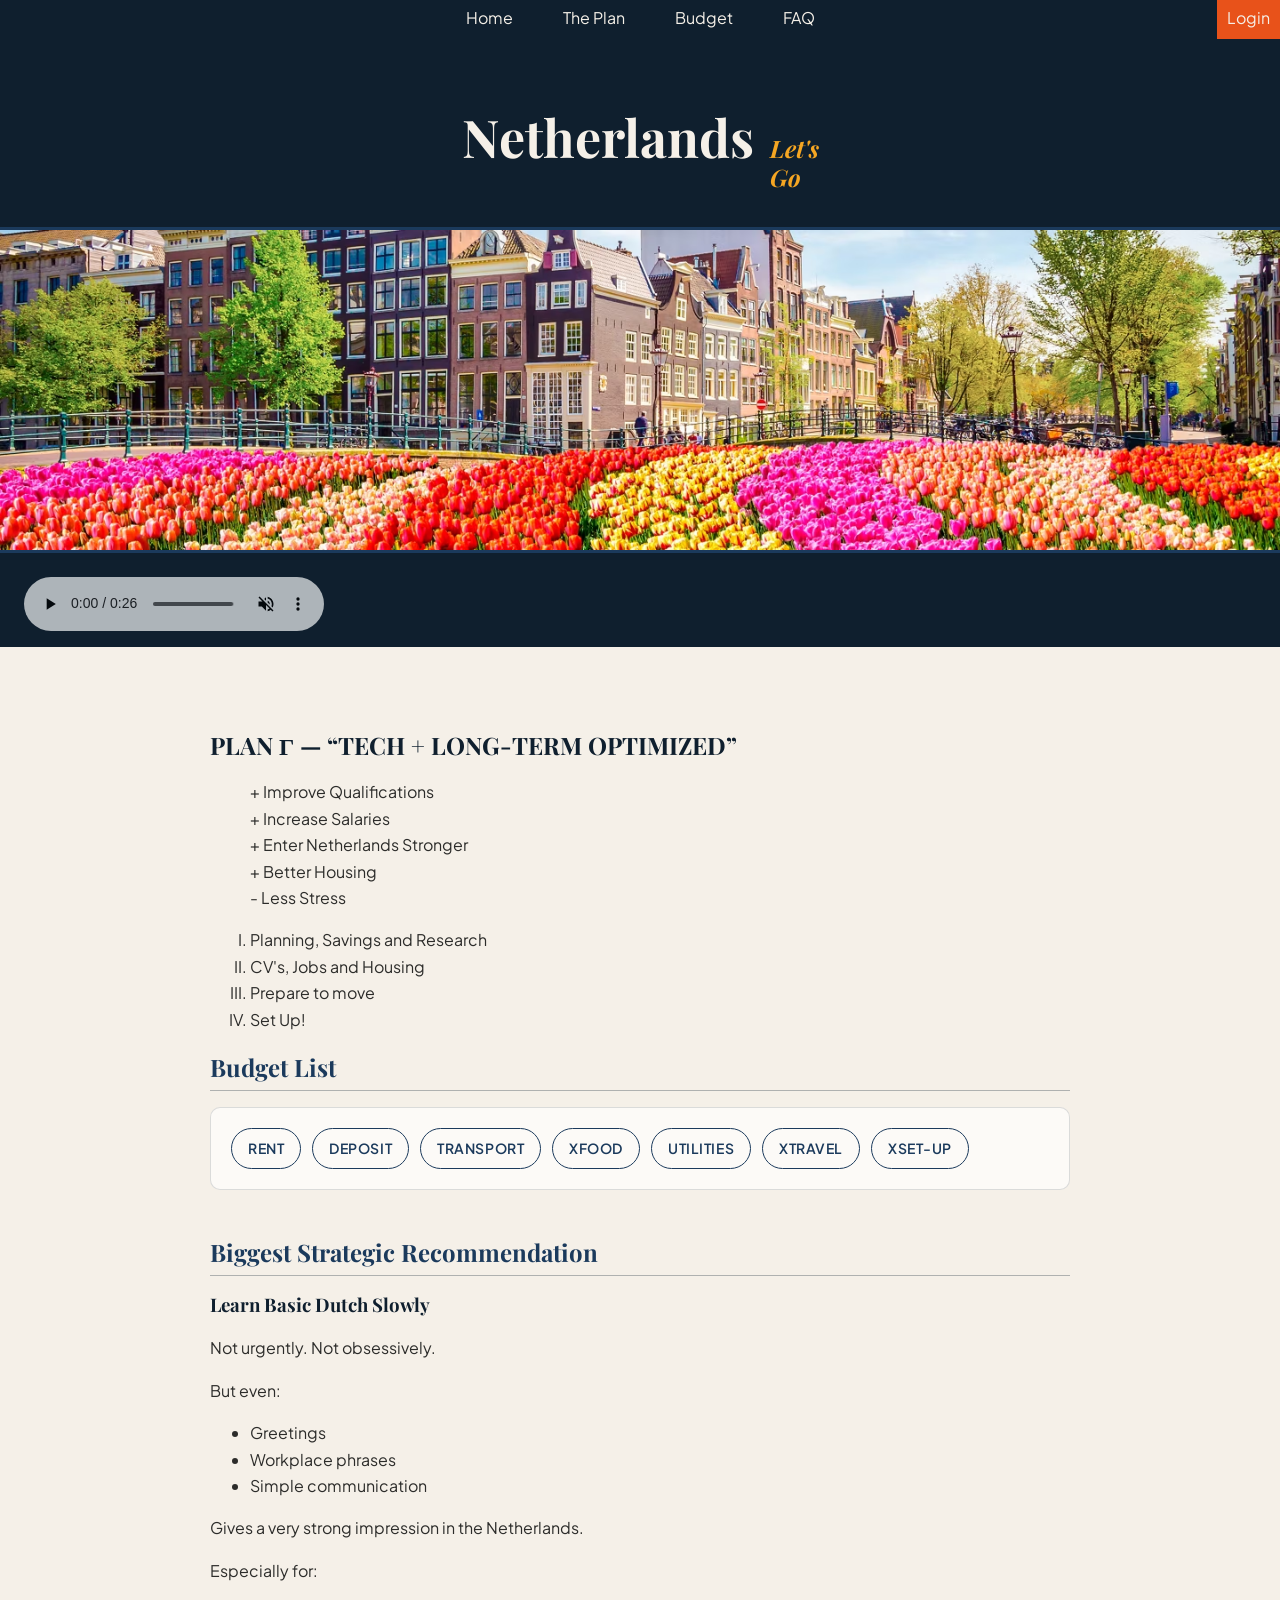
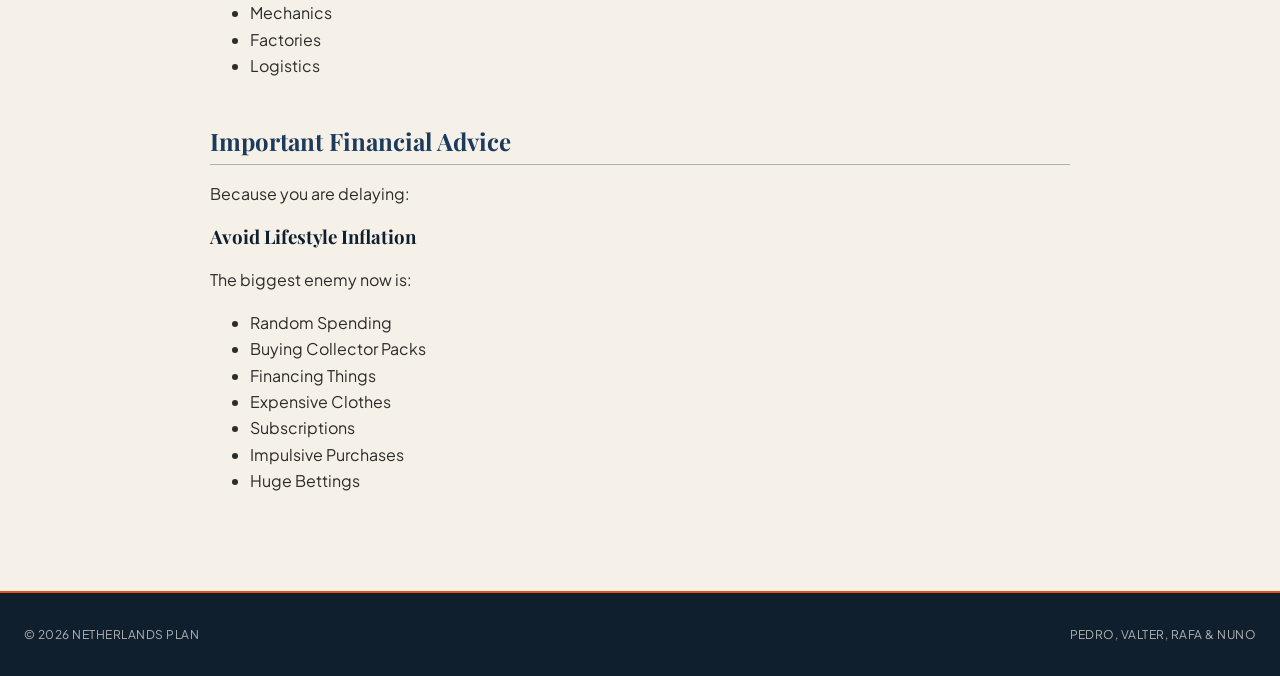
==== commit b993a748: "added a login page to later be implemented, gave the new login button on the navbar proper css and r" ====
--- a/index.html
+++ b/index.html
@@ -14,6 +14,7 @@
                 <li><a href="pages/plan.html">The Plan</a></li>
                 <li><a href="pages/budget.html">Budget</a></li>
                 <li><a href="pages/faq.html">FAQ</a></li>
+                <li class="login-buttom"><a href="pages/login.html">Login</a></li>
             </ul>
         </nav>
         <header>
@@ -90,42 +91,6 @@
                 </ul>
             </section>
 
-            <section>
-                <h2>Login</h2>
-                <form action="/submit" method="post">
-                    <div>
-                        <label for="email">Email:</label>
-                        <input id="email" name="email" type="email" required>
-                    </div>
-                    <div>
-                        <label for="pass">Password:</label>
-                        <input id="pass" name="pass" type="password" placeholder="Leave empty" maxlength="0">
-                    </div>
-                    <div>
-                        <label for="club">Favourite Club:</label>
-                        <select id="club" name="club" required>
-                            <option value="select club">Select Club</option>
-                            <option value="arsenal">Arsenal</option>
-                            <option value="manchester city">Manchester City</option>
-                            <option value="manchester united">Manchester United</option>
-                            <option value="fc barcelona">FC Barcelona</option>
-                            <option value="real madrid">Real Madrid</option>
-                            <option value="atletico madrid">Atletico Madrid</option>
-                            <option value="fc bayern munich">FC Bayern Munich</option>
-                            <option value="borussia dortmund">Borussia Dortmund</option>
-                            <option value="rb leipzig">RB Leipzig</option>
-                            <option value="inter milan">Inter Milan</option>
-                            <option value="ssc napoli">SSC Napoli</option>
-                            <option value="ac milan">AC Milan</option>
-                            <option value="fc porto">FC Porto</option>
-                            <option value="sporting cp">Sporting CP</option>
-                            <option value="">SL Benfica</option>
-                        </select>
-                    </div>
-                    
-                    <button type="submit">Log in</button>
-                </form>
-            </section>
             <!--
             <section class="news-feed">
                 <h2>Netherlands News Feed</h2>
--- a/css/style.css
+++ b/css/style.css
@@ -47,6 +47,17 @@
     cursor: pointer;
     color: #F5F0E8;
     text-decoration: none;
+}
+
+li.login-buttom{
+    background-color: #E8521A;
+    position: absolute;
+    right: 0;
+    margin-right: 0;
+}
+
+li.login-buttom:hover{
+    border-bottom: 3px solid #F5A623;
 }
 
 .title{
@@ -332,6 +343,11 @@
         font-size: 0.8rem;
     }
 
+    li.login-buttom{
+        position: static;
+        right: auto;
+    }
+
     .title h1{
         font-size: 2.75rem;
     }
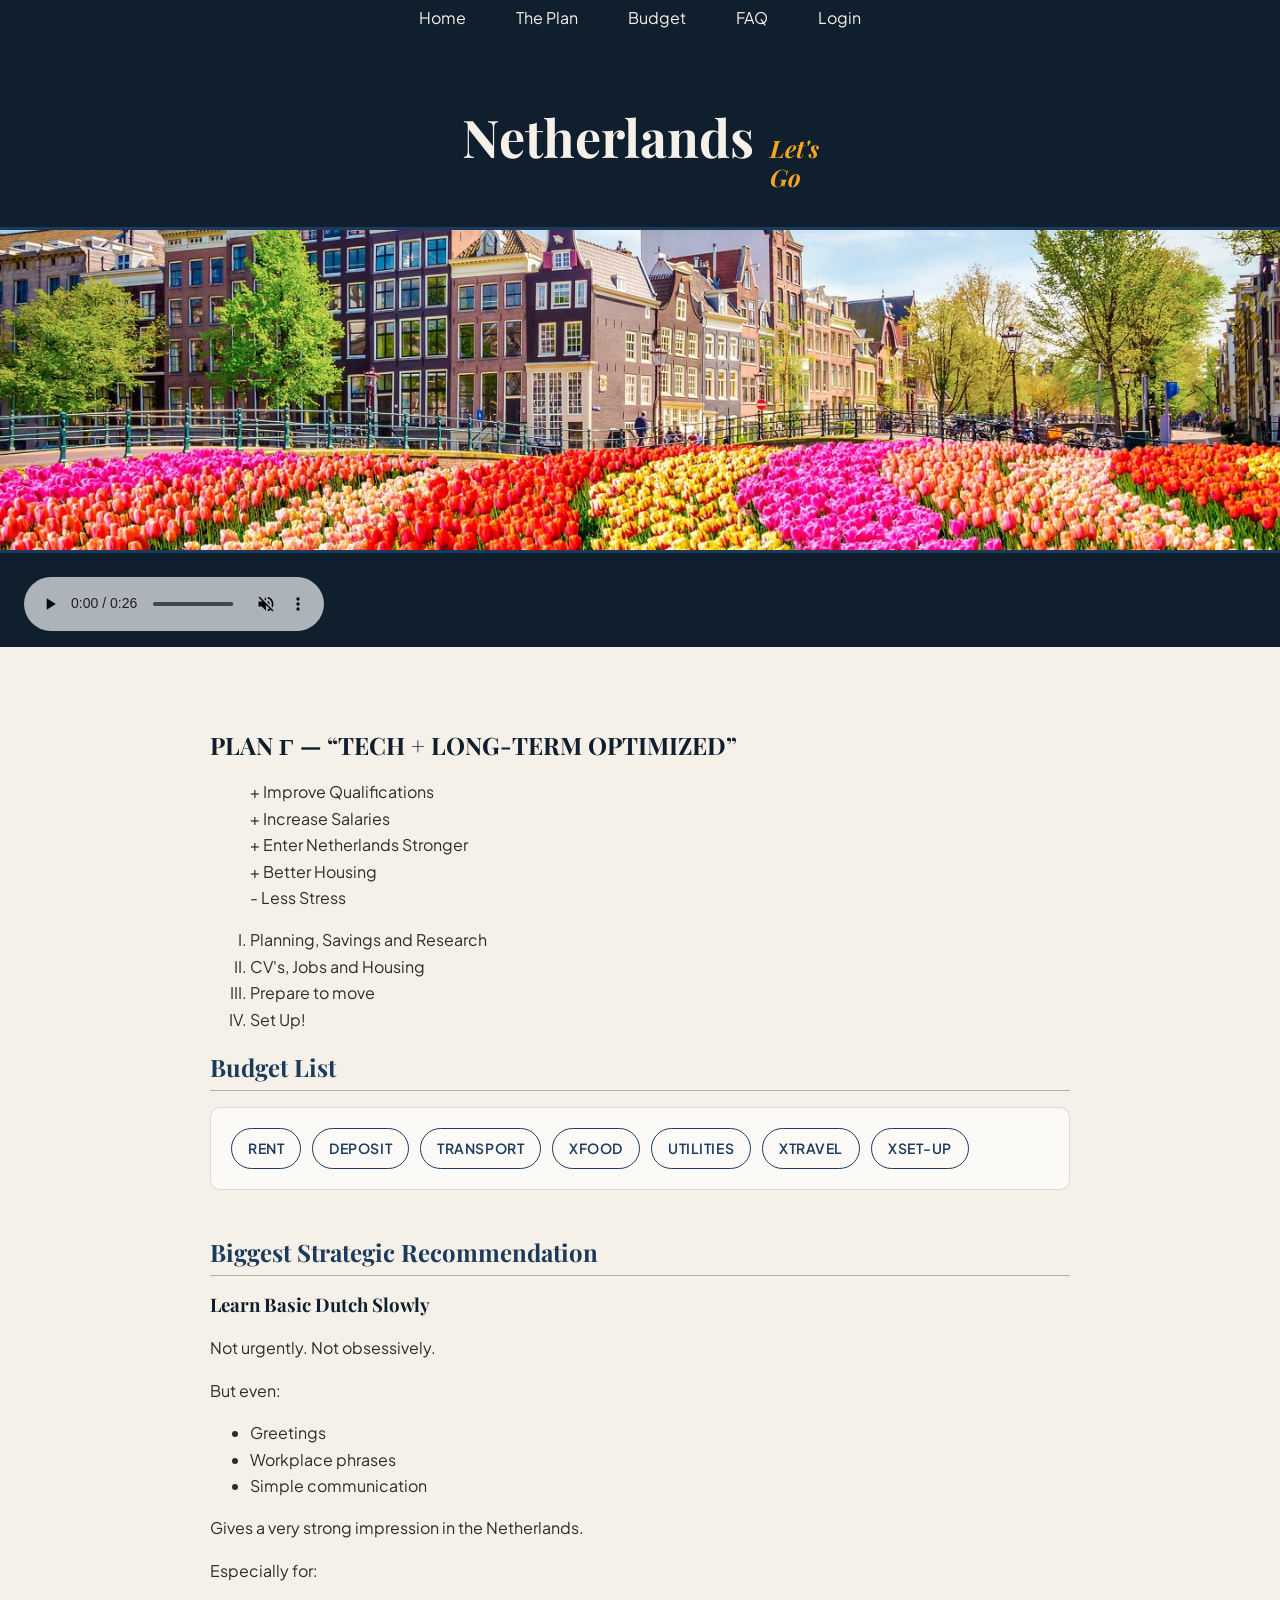
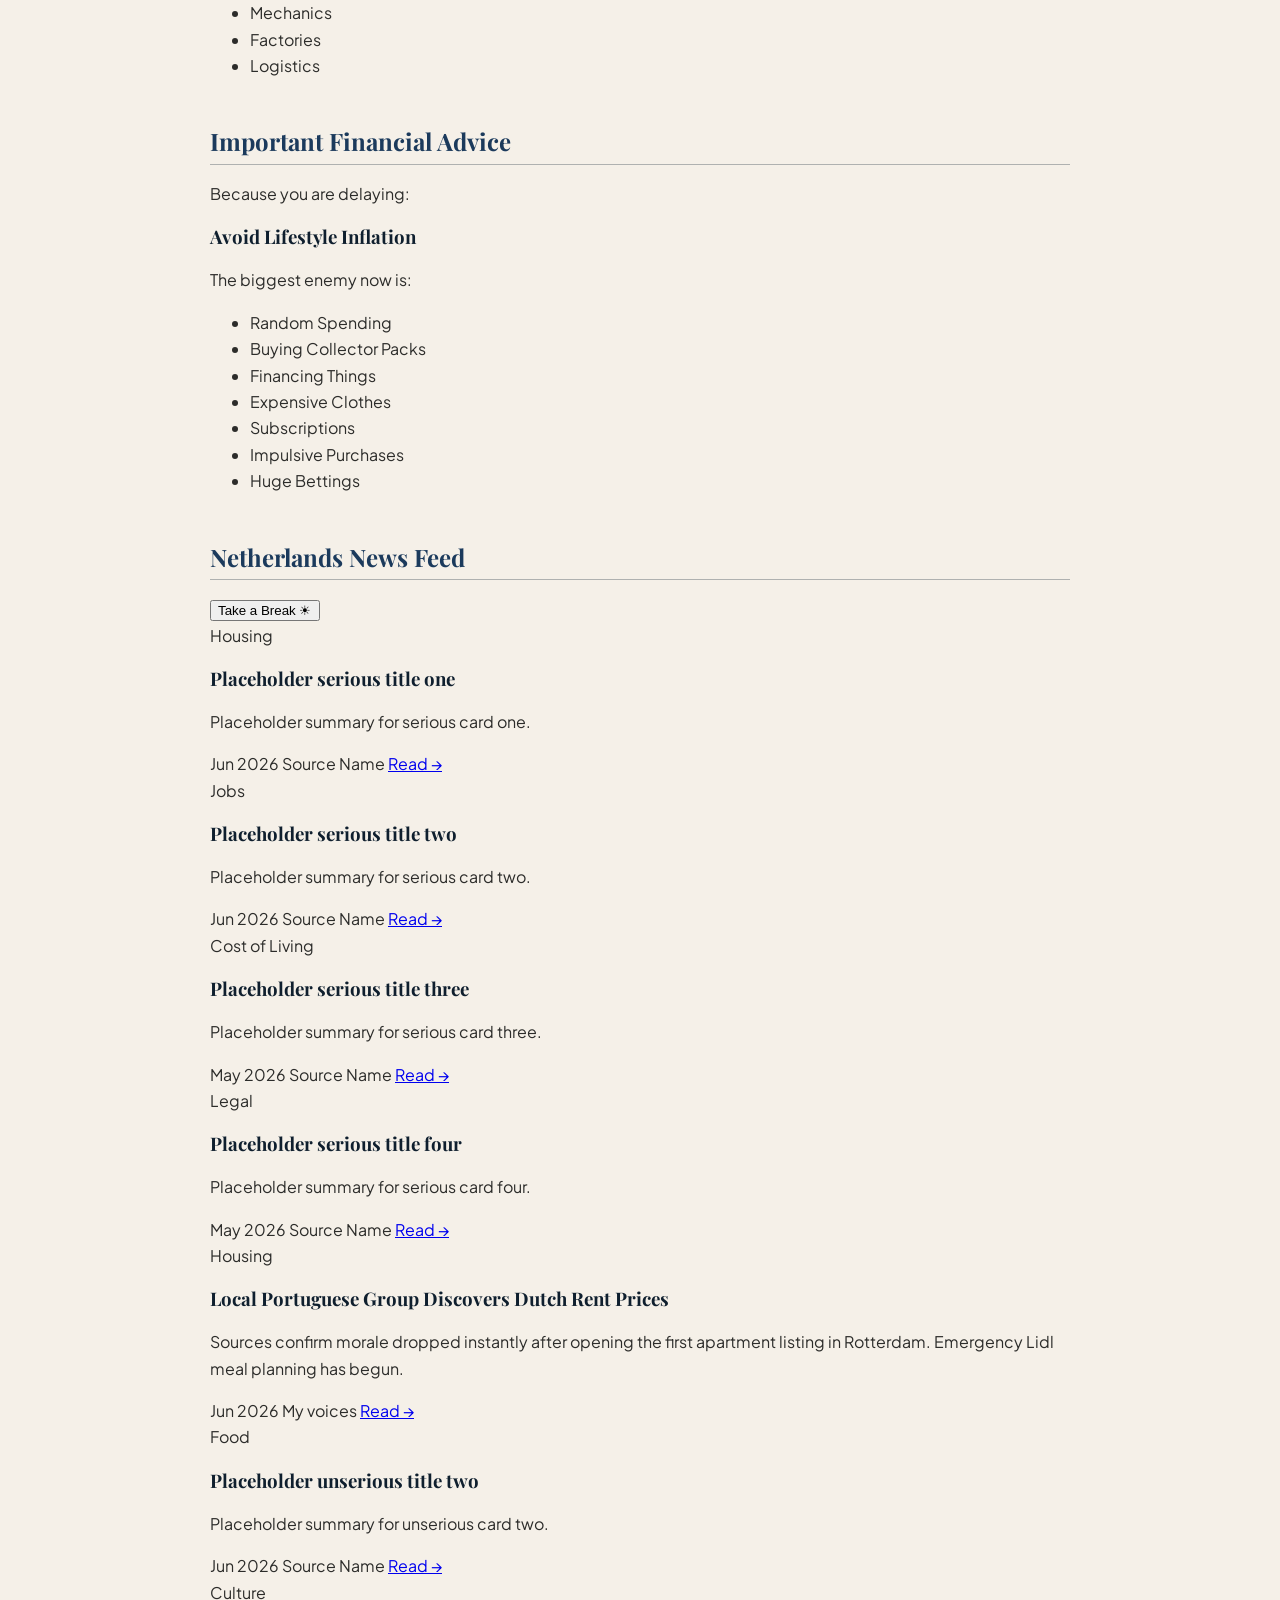
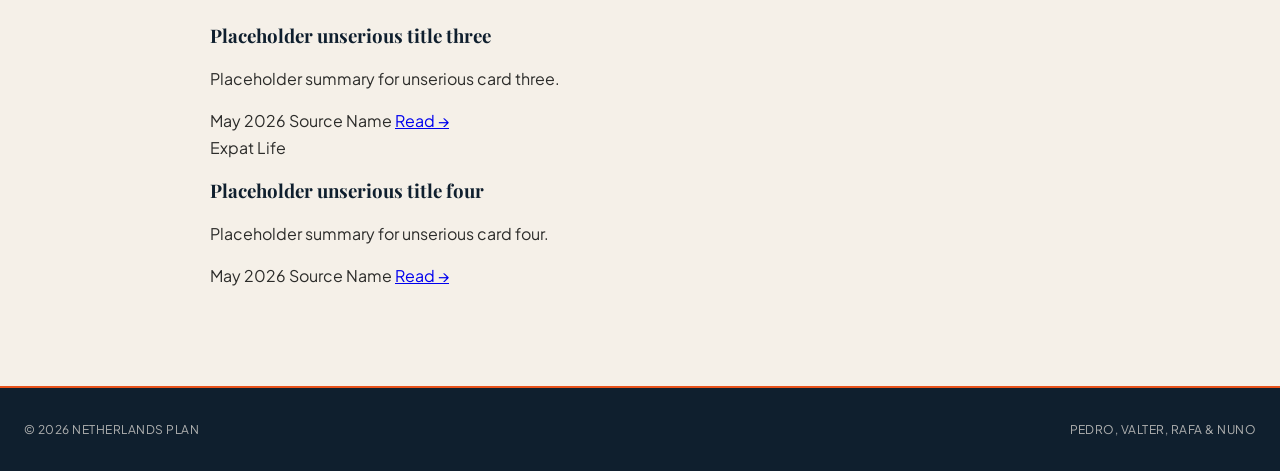
==== commit 13fd1d6e: "feat: add news feed HTML structure to index.html" ====
--- a/index.html
+++ b/index.html
@@ -14,7 +14,7 @@
                 <li><a href="pages/plan.html">The Plan</a></li>
                 <li><a href="pages/budget.html">Budget</a></li>
                 <li><a href="pages/faq.html">FAQ</a></li>
-                <li class="login-buttom"><a href="pages/login.html">Login</a></li>
+                <li class="login-button"><a href="pages/login.html">Login</a></li>
             </ul>
         </nav>
         <header>
@@ -91,23 +91,184 @@
                 </ul>
             </section>
 
-            <!--
             <section class="news-feed">
-                <h2>Netherlands News Feed</h2>
-                <article class="news-card">
-                    <header>
+                <div class="news-feed-header">
+                    <h2>Netherlands News Feed</h2>
+                    <button id="news-toggle">Take a Break ☀</button>
+                </div>
+                <div id="news-serious" class="news-grid">
+                    <article class="news-card">
+                        <span class="news-tag">Housing</span>
+                        <h3>Placeholder serious title one</h3>
+                        <p>Placeholder summary for serious card one.</p>
+                        <footer class="news-card-footer">
+                            <span class="news-date">Jun 2026</span>
+                            <span class="news-source">Source Name</span>
+                            <a class="news-link" href="#">Read →</a>
+                        </footer>
+                    </article>
+                    <article class="news-card">
+                        <span class="news-tag">Jobs</span>
+                        <h3>Placeholder serious title two</h3>
+                        <p>Placeholder summary for serious card two.</p>
+                        <footer class="news-card-footer">
+                            <span class="news-date">Jun 2026</span>
+                            <span class="news-source">Source Name</span>
+                            <a class="news-link" href="#">Read →</a>
+                        </footer>
+                    </article>
+                    <article class="news-card">
+                        <span class="news-tag">Cost of Living</span>
+                        <h3>Placeholder serious title three</h3>
+                        <p>Placeholder summary for serious card three.</p>
+                        <footer class="news-card-footer">
+                            <span class="news-date">May 2026</span>
+                            <span class="news-source">Source Name</span>
+                            <a class="news-link" href="#">Read →</a>
+                        </footer>
+                    </article>
+                    <article class="news-card">
+                        <span class="news-tag">Legal</span>
+                        <h3>Placeholder serious title four</h3>
+                        <p>Placeholder summary for serious card four.</p>
+                        <footer class="news-card-footer">
+                            <span class="news-date">May 2026</span>
+                            <span class="news-source">Source Name</span>
+                            <a class="news-link" href="#">Read →</a>
+                        </footer>
+                    </article>
+                    <!--
+                    <article class="news-card">
+                        <span class="news-tag">Jobs</span>
+                        <h3>Placeholder serious title five</h3>
+                        <p>Placeholder summary for serious card five.</p>
+                        <footer class="news-card-footer">
+                            <span class="news-date">May 2026</span>
+                            <span class="news-source">Source Name</span>
+                            <a class="news-link" href="#">Read →</a>
+                        </footer>
+                    </article>
+                    <article class="news-card">
+                        <span class="news-tag">Housing</span>
+                        <h3>Placeholder serious title six</h3>
+                        <p>Placeholder summary for serious card six.</p>
+                        <footer class="news-card-footer">
+                            <span class="news-date">May 2026</span>
+                            <span class="news-source">Source Name</span>
+                            <a class="news-link" href="#">Read →</a>
+                        </footer>
+                    </article>
+                    <article class="news-card">
+                        <span class="news-tag">Transport</span>
+                        <h3>Placeholder serious title seven</h3>
+                        <p>Placeholder summary for serious card seven.</p>
+                        <footer class="news-card-footer">
+                            <span class="news-date">May 2026</span>
+                            <span class="news-source">Source Name</span>
+                            <a class="news-link" href="#">Read →</a>
+                        </footer>
+                    </article>
+                    <article class="news-card">
+                        <span class="news-tag">Legal</span>
+                        <h3>Placeholder serious title eight</h3>
+                        <p>Placeholder summary for serious card eight.</p>
+                        <footer class="news-card-footer">
+                            <span class="news-date">May 2026</span>
+                            <span class="news-source">Source Name</span>
+                            <a class="news-link" href="#">Read →</a>
+                        </footer>
+                    </article>
+                    -->
+                </div>
+                <div id="news-unserious" class="news-grid news-grid--hidden">
+                    <article class="news-card">
+                        <span class="news-tag">Housing</span>
                         <h3>Local Portuguese Group Discovers Dutch Rent Prices</h3>
-                    </header>
-                    <p>
-                        Sources confirm morale dropped instantly after opening the first
-                        apartment listing in Rotterdam. Emergency Lidl meal planning has begun.
-                    </p>
-                    <footer>
-                        <small>May 2026</small>
-                    </footer>
-                </article>
-            </section>
-        -->
+                        <p>
+                            Sources confirm morale dropped instantly after opening the first
+                            apartment listing in Rotterdam. Emergency Lidl meal planning has begun.
+                        </p>
+                        <footer class="news-card-footer">
+                            <span class="news-date">Jun 2026</span>
+                            <span class="news-source">My voices</span>
+                            <a class="news-link" href="#">Read →</a>
+                        </footer>
+                    </article>
+                    <article class="news-card">
+                        <span class="news-tag">Food</span>
+                        <h3>Placeholder unserious title two</h3>
+                        <p>Placeholder summary for unserious card two.</p>
+                        <footer class="news-card-footer">
+                            <span class="news-date">Jun 2026</span>
+                            <span class="news-source">Source Name</span>
+                            <a class="news-link" href="#">Read →</a>
+                        </footer>
+                    </article>
+                    <article class="news-card">
+                        <span class="news-tag">Culture</span>
+                        <h3>Placeholder unserious title three</h3>
+                        <p>Placeholder summary for unserious card three.</p>
+                        <footer class="news-card-footer">
+                            <span class="news-date">May 2026</span>
+                            <span class="news-source">Source Name</span>
+                            <a class="news-link" href="#">Read →</a>
+                        </footer>
+                    </article>
+                    <article class="news-card">
+                        <span class="news-tag">Expat Life</span>
+                        <h3>Placeholder unserious title four</h3>
+                        <p>Placeholder summary for unserious card four.</p>
+                        <footer class="news-card-footer">
+                            <span class="news-date">May 2026</span>
+                            <span class="news-source">Source Name</span>
+                            <a class="news-link" href="#">Read →</a>
+                        </footer>
+                    </article>
+                    <!--
+                    <article class="news-card">
+                        <span class="news-tag">Food</span>
+                        <h3>Placeholder unserious title five</h3>
+                        <p>Placeholder summary for unserious card five.</p>
+                        <footer class="news-card-footer">
+                            <span class="news-date">May 2026</span>
+                            <span class="news-source">Source Name</span>
+                            <a class="news-link" href="#">Read →</a>
+                        </footer>
+                    </article>
+                    <article class="news-card">
+                        <span class="news-tag">Dutch Quirks</span>
+                        <h3>Placeholder unserious title six</h3>
+                        <p>Placeholder summary for unserious card six.</p>
+                        <footer class="news-card-footer">
+                            <span class="news-date">May 2026</span>
+                            <span class="news-source">Source Name</span>
+                            <a class="news-link" href="#">Read →</a>
+                        </footer>
+                    </article>
+                    <article class="news-card">
+                        <span class="news-tag">Expat Life</span>
+                        <h3>Placeholder unserious title seven</h3>
+                        <p>Placeholder summary for unserious card seven.</p>
+                        <footer class="news-card-footer">
+                            <span class="news-date">May 2026</span>
+                            <span class="news-source">Source Name</span>
+                            <a class="news-link" href="#">Read →</a>
+                        </footer>
+                    </article>
+                    <article class="news-card">
+                        <span class="news-tag">Expat Life</span>
+                        <h3>Placeholder unserious title eight</h3>
+                        <p>Placeholder summary for unserious card eight.</p>
+                        <footer class="news-card-footer">
+                            <span class="news-date">May 2026</span>
+                            <span class="news-source">Source Name</span>
+                            <a class="news-link" href="#">Read →</a>
+                        </footer>
+                    </article>
+                    -->
+                </div>
+            </section>
+
         </main>
         <footer class="footer">
              <p>&copy 2026 Netherlands Plan</p>
--- a/css/style.css
+++ b/css/style.css
@@ -135,7 +135,6 @@
     border: 1.5px solid #1B3A5C;
     color: #1B3A5C;
 }
-
 
 .faq dt {
     cursor: pointer;
@@ -150,18 +149,7 @@
     padding: 8px 12px;
     border-bottom: 0.5px solid rgba(15, 31, 46, 0.14);
 }
-/*
-.faq-arrow {
-    color: #7BAFD4;
-    transition: transform 220ms ease;
-    display: inline-block;
-    }
-    
-    .faq dt.open .faq-arrow {
-        transform: rotate(180deg);
-        }
-        */
-        
+
 .faq dt:hover {
     background: rgba(123, 175, 212, 0.08);
 }
@@ -172,6 +160,39 @@
     margin: 0;
     border-bottom: 0.5px solid rgba(15, 31, 46, 0.14);
 }
+
+.faq dt .faq-arrow {
+    display: inline-block;
+    position: relative;
+}
+
+/* Faq ↓ is shown and ✕ is hidden*/
+.faq dt .faq-arrow::before {
+    content: '↓';
+    position: absolute;
+    top: 0;
+    right: 0;
+    opacity: 1;
+    transition: opacity 150ms ease;
+}
+.faq dt .faq-arrow::after {
+    content: '✕';
+    position: absolute;
+    top: 0;
+    right: 0;
+    opacity: 0;
+    transition: opacity 200ms ease;
+}
+
+/* Shows ✕ and hides ↓ */
+.faq dt.open .faq-arrow::before {
+    opacity: 0;
+}
+.faq dt.open .faq-arrow::after {
+    opacity: 1;
+}
+
+/* Shows FAQ answer */
 .faq dd.open {
     display: block;
 }
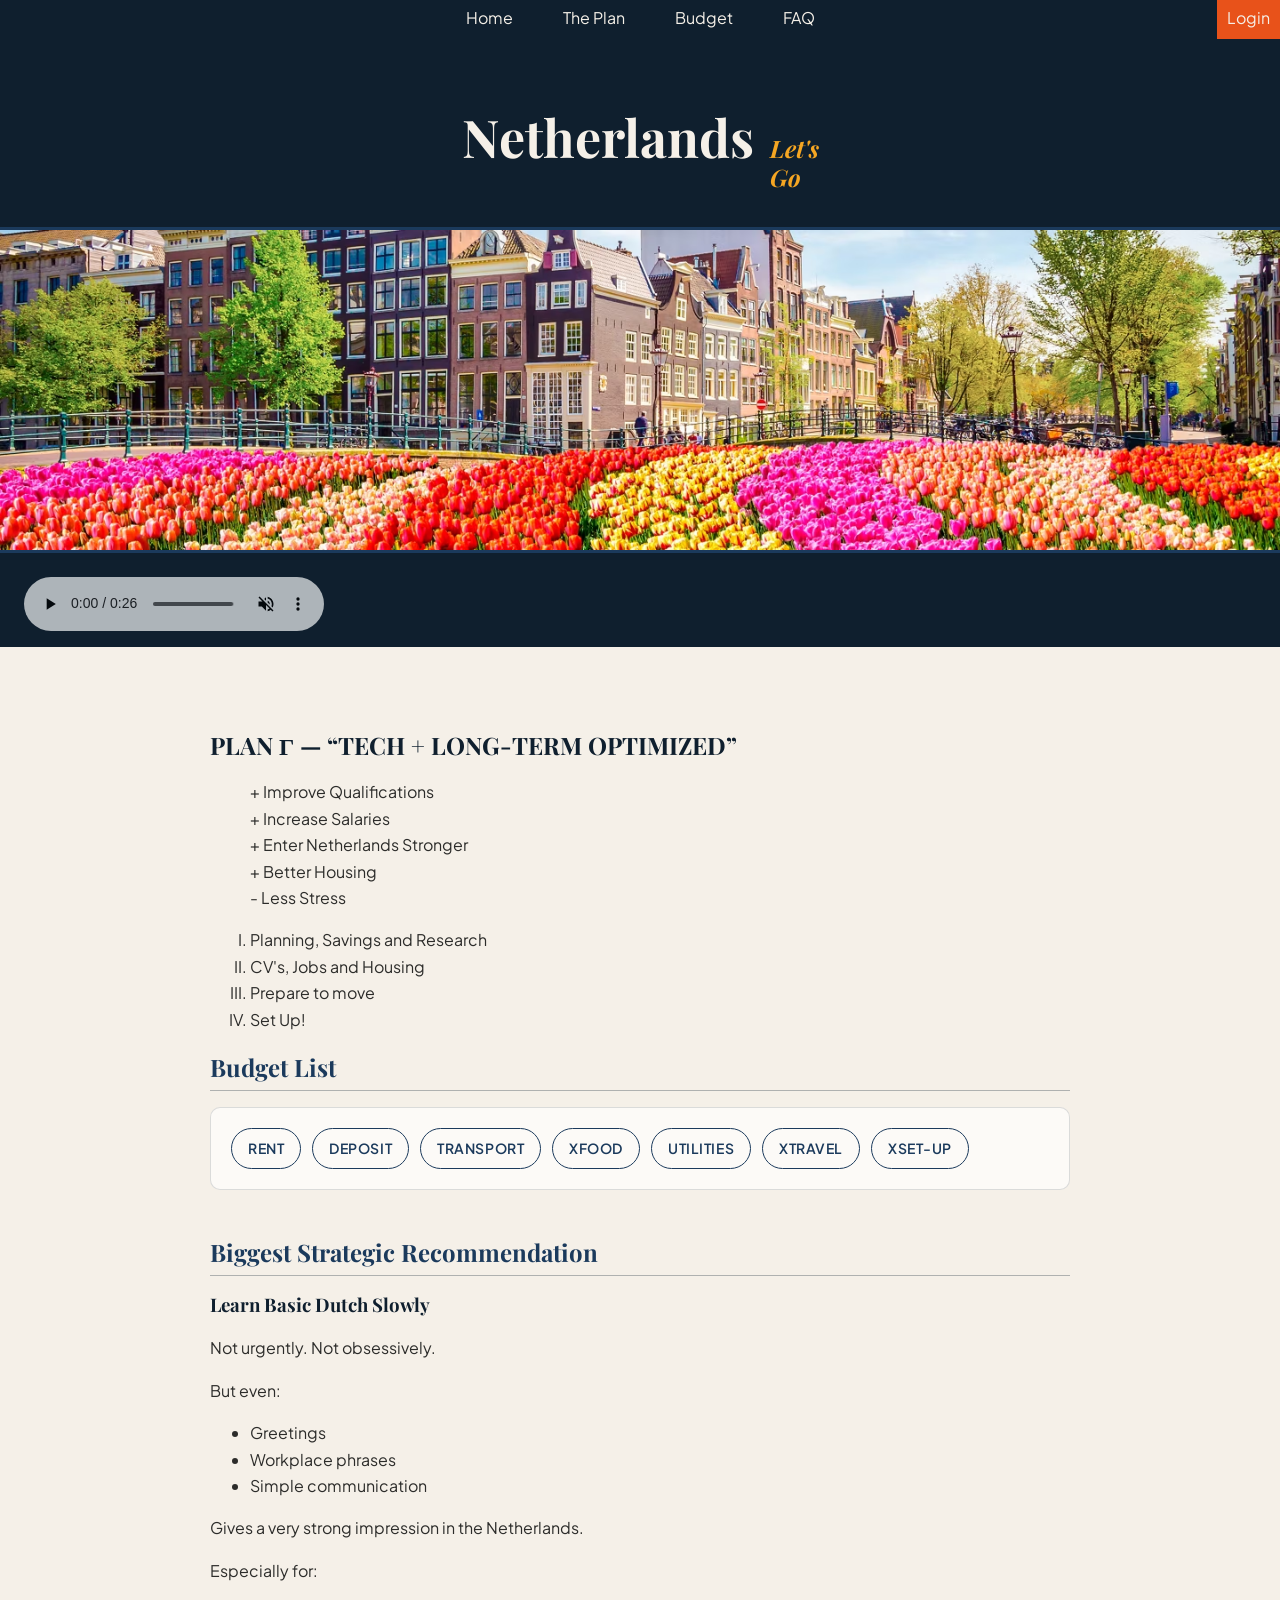
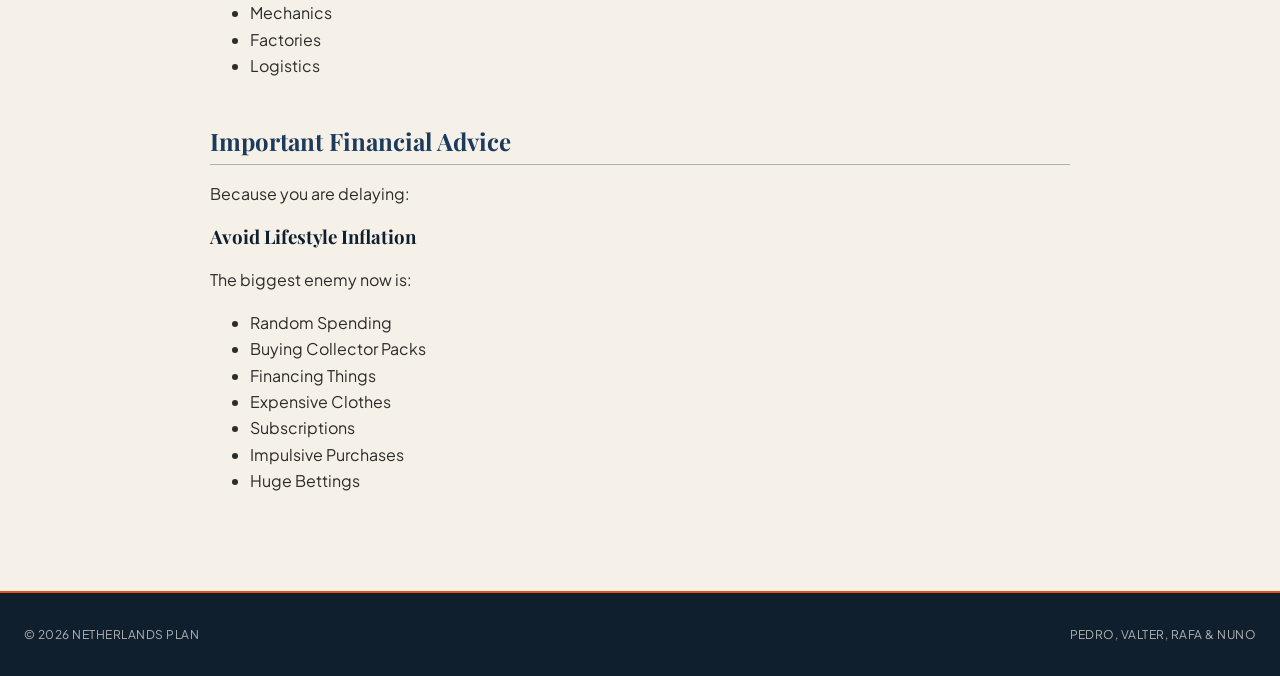
==== commit a7c17d28: "fix: typo on login-button class name + login form button background color transition" ====
--- a/index.html
+++ b/index.html
@@ -91,184 +91,23 @@
                 </ul>
             </section>
 
+            <!--
             <section class="news-feed">
-                <div class="news-feed-header">
-                    <h2>Netherlands News Feed</h2>
-                    <button id="news-toggle">Take a Break ☀</button>
-                </div>
-                <div id="news-serious" class="news-grid">
-                    <article class="news-card">
-                        <span class="news-tag">Housing</span>
-                        <h3>Placeholder serious title one</h3>
-                        <p>Placeholder summary for serious card one.</p>
-                        <footer class="news-card-footer">
-                            <span class="news-date">Jun 2026</span>
-                            <span class="news-source">Source Name</span>
-                            <a class="news-link" href="#">Read →</a>
-                        </footer>
-                    </article>
-                    <article class="news-card">
-                        <span class="news-tag">Jobs</span>
-                        <h3>Placeholder serious title two</h3>
-                        <p>Placeholder summary for serious card two.</p>
-                        <footer class="news-card-footer">
-                            <span class="news-date">Jun 2026</span>
-                            <span class="news-source">Source Name</span>
-                            <a class="news-link" href="#">Read →</a>
-                        </footer>
-                    </article>
-                    <article class="news-card">
-                        <span class="news-tag">Cost of Living</span>
-                        <h3>Placeholder serious title three</h3>
-                        <p>Placeholder summary for serious card three.</p>
-                        <footer class="news-card-footer">
-                            <span class="news-date">May 2026</span>
-                            <span class="news-source">Source Name</span>
-                            <a class="news-link" href="#">Read →</a>
-                        </footer>
-                    </article>
-                    <article class="news-card">
-                        <span class="news-tag">Legal</span>
-                        <h3>Placeholder serious title four</h3>
-                        <p>Placeholder summary for serious card four.</p>
-                        <footer class="news-card-footer">
-                            <span class="news-date">May 2026</span>
-                            <span class="news-source">Source Name</span>
-                            <a class="news-link" href="#">Read →</a>
-                        </footer>
-                    </article>
-                    <!--
-                    <article class="news-card">
-                        <span class="news-tag">Jobs</span>
-                        <h3>Placeholder serious title five</h3>
-                        <p>Placeholder summary for serious card five.</p>
-                        <footer class="news-card-footer">
-                            <span class="news-date">May 2026</span>
-                            <span class="news-source">Source Name</span>
-                            <a class="news-link" href="#">Read →</a>
-                        </footer>
-                    </article>
-                    <article class="news-card">
-                        <span class="news-tag">Housing</span>
-                        <h3>Placeholder serious title six</h3>
-                        <p>Placeholder summary for serious card six.</p>
-                        <footer class="news-card-footer">
-                            <span class="news-date">May 2026</span>
-                            <span class="news-source">Source Name</span>
-                            <a class="news-link" href="#">Read →</a>
-                        </footer>
-                    </article>
-                    <article class="news-card">
-                        <span class="news-tag">Transport</span>
-                        <h3>Placeholder serious title seven</h3>
-                        <p>Placeholder summary for serious card seven.</p>
-                        <footer class="news-card-footer">
-                            <span class="news-date">May 2026</span>
-                            <span class="news-source">Source Name</span>
-                            <a class="news-link" href="#">Read →</a>
-                        </footer>
-                    </article>
-                    <article class="news-card">
-                        <span class="news-tag">Legal</span>
-                        <h3>Placeholder serious title eight</h3>
-                        <p>Placeholder summary for serious card eight.</p>
-                        <footer class="news-card-footer">
-                            <span class="news-date">May 2026</span>
-                            <span class="news-source">Source Name</span>
-                            <a class="news-link" href="#">Read →</a>
-                        </footer>
-                    </article>
-                    -->
-                </div>
-                <div id="news-unserious" class="news-grid news-grid--hidden">
-                    <article class="news-card">
-                        <span class="news-tag">Housing</span>
+                <h2>Netherlands News Feed</h2>
+                <article class="news-card">
+                    <header>
                         <h3>Local Portuguese Group Discovers Dutch Rent Prices</h3>
-                        <p>
-                            Sources confirm morale dropped instantly after opening the first
-                            apartment listing in Rotterdam. Emergency Lidl meal planning has begun.
-                        </p>
-                        <footer class="news-card-footer">
-                            <span class="news-date">Jun 2026</span>
-                            <span class="news-source">My voices</span>
-                            <a class="news-link" href="#">Read →</a>
-                        </footer>
-                    </article>
-                    <article class="news-card">
-                        <span class="news-tag">Food</span>
-                        <h3>Placeholder unserious title two</h3>
-                        <p>Placeholder summary for unserious card two.</p>
-                        <footer class="news-card-footer">
-                            <span class="news-date">Jun 2026</span>
-                            <span class="news-source">Source Name</span>
-                            <a class="news-link" href="#">Read →</a>
-                        </footer>
-                    </article>
-                    <article class="news-card">
-                        <span class="news-tag">Culture</span>
-                        <h3>Placeholder unserious title three</h3>
-                        <p>Placeholder summary for unserious card three.</p>
-                        <footer class="news-card-footer">
-                            <span class="news-date">May 2026</span>
-                            <span class="news-source">Source Name</span>
-                            <a class="news-link" href="#">Read →</a>
-                        </footer>
-                    </article>
-                    <article class="news-card">
-                        <span class="news-tag">Expat Life</span>
-                        <h3>Placeholder unserious title four</h3>
-                        <p>Placeholder summary for unserious card four.</p>
-                        <footer class="news-card-footer">
-                            <span class="news-date">May 2026</span>
-                            <span class="news-source">Source Name</span>
-                            <a class="news-link" href="#">Read →</a>
-                        </footer>
-                    </article>
-                    <!--
-                    <article class="news-card">
-                        <span class="news-tag">Food</span>
-                        <h3>Placeholder unserious title five</h3>
-                        <p>Placeholder summary for unserious card five.</p>
-                        <footer class="news-card-footer">
-                            <span class="news-date">May 2026</span>
-                            <span class="news-source">Source Name</span>
-                            <a class="news-link" href="#">Read →</a>
-                        </footer>
-                    </article>
-                    <article class="news-card">
-                        <span class="news-tag">Dutch Quirks</span>
-                        <h3>Placeholder unserious title six</h3>
-                        <p>Placeholder summary for unserious card six.</p>
-                        <footer class="news-card-footer">
-                            <span class="news-date">May 2026</span>
-                            <span class="news-source">Source Name</span>
-                            <a class="news-link" href="#">Read →</a>
-                        </footer>
-                    </article>
-                    <article class="news-card">
-                        <span class="news-tag">Expat Life</span>
-                        <h3>Placeholder unserious title seven</h3>
-                        <p>Placeholder summary for unserious card seven.</p>
-                        <footer class="news-card-footer">
-                            <span class="news-date">May 2026</span>
-                            <span class="news-source">Source Name</span>
-                            <a class="news-link" href="#">Read →</a>
-                        </footer>
-                    </article>
-                    <article class="news-card">
-                        <span class="news-tag">Expat Life</span>
-                        <h3>Placeholder unserious title eight</h3>
-                        <p>Placeholder summary for unserious card eight.</p>
-                        <footer class="news-card-footer">
-                            <span class="news-date">May 2026</span>
-                            <span class="news-source">Source Name</span>
-                            <a class="news-link" href="#">Read →</a>
-                        </footer>
-                    </article>
-                    -->
-                </div>
+                    </header>
+                    <p>
+                        Sources confirm morale dropped instantly after opening the first
+                        apartment listing in Rotterdam. Emergency Lidl meal planning has begun.
+                    </p>
+                    <footer>
+                        <small>May 2026</small>
+                    </footer>
+                </article>
             </section>
-
+        -->
         </main>
         <footer class="footer">
              <p>&copy 2026 Netherlands Plan</p>
--- a/css/style.css
+++ b/css/style.css
@@ -1,21 +1,39 @@
+/* ==== IMPORTS ==== */
+
 @import url('https://fonts.googleapis.com/css2?family=Playfair+Display:ital,wght@0,400;0,600;0,700;1,400&family=Plus+Jakarta+Sans:wght@300;400;500;600;700&display=swap');
 
+/* === BASE === */
+
+:root {
+    --color-midnight: #0F1F2E;
+    --color-canal: #1B3A5C;
+    --color-sky: #7BAFD4;
+    --color-dutch-orange: #E8521A;
+    --color-tulip-gold: #F5A623;
+    --color-parchment: #F5F0E8;
+    --color-ink: #2C2C2A;
+    --font-heading: 'Playfair Display', Georgia, serif;
+    --font-body: 'Plus Jakarta Sans', system-ui, sans-serif;
+}
+
 body{
-    background-color: #F5F0E8;
-    margin: 0;
-    font-family: 'Plus Jakarta Sans', system-ui, sans-serif;
+    background-color: var(--color-parchment);
+    margin: 0;
+    font-family: var(--font-body);
     line-height: 1.65;
-    color: #2C2C2A;
+    color: var(--color-ink);
 }
 
 h1, h2, h3, h4, h5, h6 {
-    font-family: 'Playfair Display', Georgia, serif;
+    font-family: var(--font-heading);
     line-height: 1.2;
-    color: #0F1F2E;
-}
-
-header {
-    background-color: #0F1F2E;
+    color: var(--color-midnight);
+}
+
+/* === NAV & HEADER ==== */
+
+body > header {
+    background-color: var(--color-midnight);
 }
 
 nav{
@@ -30,7 +48,7 @@
 	margin: 0;
     display: flex;
     justify-content: center;
-    background-color: #0F1F2E;
+    background-color: var(--color-midnight);
 }
 
 nav ul li{
@@ -40,24 +58,24 @@
 }
 
 nav ul li:hover {
-    border-bottom: 3px solid #E8521A;
+    border-bottom: 3px solid var(--color-dutch-orange);
 }
 
 nav ul li a{
     cursor: pointer;
-    color: #F5F0E8;
+    color: var(--color-parchment);
     text-decoration: none;
 }
 
-li.login-buttom{
-    background-color: #E8521A;
+li.login-button{
+    background-color: var(--color-dutch-orange);
     position: absolute;
     right: 0;
     margin-right: 0;
 }
 
-li.login-buttom:hover{
-    border-bottom: 3px solid #F5A623;
+li.login-button:hover{
+    border-bottom: 3px solid var(--color-tulip-gold);
 }
 
 .title{
@@ -70,13 +88,13 @@
 
 .title h1{
     font-size: 52px;
-    color: #F5F0E8;
+    color: var(--color-parchment);
 }
 #letsgo{
     font-style: italic;
     margin: 0;
     font-size: 24px;
-    color: #F5A623;
+    color: var(--color-tulip-gold);
 }
 
 #tulipsimg{
@@ -84,17 +102,19 @@
     height: 320px;
     object-fit: cover;
     object-position: center 40%;
-    border-top: 3px solid #1B3A5C;
-    border-bottom: 3px solid #1B3A5C;
+    border-top: 3px solid var(--color-canal);
+    border-bottom: 3px solid var(--color-canal);
 }
 
 header audio {
     display: block;
     margin: 16px 24px;
-    accent-color: #E8521A;
+    accent-color: var(--color-dutch-orange);
     opacity: 0.7;
     padding-bottom: 16px;
 }
+
+/* === MAIN & LAYOUT === */
 
 main{
     max-width: 860px;
@@ -109,9 +129,16 @@
 main section h2 {
     padding-bottom: 8px;
     border-bottom: 1.5px solid rgba(15, 31, 46, 0.3);
-    color: #1B3A5C;
+    color: var(--color-canal);
     margin-bottom: 16px;
 }
+
+button:hover {
+    background-color: var(--color-dutch-orange);
+    transform: translateY(-1px);
+}
+
+/* === COMPONENTS === */
 
 ul.budget{
     list-style-type: none;
@@ -132,140 +159,8 @@
     margin: 4px;
 	padding: 8px 16px;
 	border-radius: 99px;
-    border: 1.5px solid #1B3A5C;
-    color: #1B3A5C;
-}
-
-.faq dt {
-    cursor: pointer;
-    display: flex;
-    justify-content: space-between;
-    align-items: center;
-    transition: background 300ms ease;
-    user-select: none;
-    font-weight: bold;
-    width: auto;
-    color: #0F1F2E;
-    padding: 8px 12px;
-    border-bottom: 0.5px solid rgba(15, 31, 46, 0.14);
-}
-
-.faq dt:hover {
-    background: rgba(123, 175, 212, 0.08);
-}
-
-.faq dd{
-    display: none;
-    padding: 8px 12px;
-    margin: 0;
-    border-bottom: 0.5px solid rgba(15, 31, 46, 0.14);
-}
-
-.faq dt .faq-arrow {
-    display: inline-block;
-    position: relative;
-}
-
-/* Faq ↓ is shown and ✕ is hidden*/
-.faq dt .faq-arrow::before {
-    content: '↓';
-    position: absolute;
-    top: 0;
-    right: 0;
-    opacity: 1;
-    transition: opacity 150ms ease;
-}
-.faq dt .faq-arrow::after {
-    content: '✕';
-    position: absolute;
-    top: 0;
-    right: 0;
-    opacity: 0;
-    transition: opacity 200ms ease;
-}
-
-/* Shows ✕ and hides ↓ */
-.faq dt.open .faq-arrow::before {
-    opacity: 0;
-}
-.faq dt.open .faq-arrow::after {
-    opacity: 1;
-}
-
-/* Shows FAQ answer */
-.faq dd.open {
-    display: block;
-}
-
-.table-wrapper {
-    overflow-x: auto;
-    -webkit-overflow-scrolling: touch;
-}
-        
-table {
-    width: 100%;
-    border-collapse: collapse;
-    font-size: 0.875rem;
-    background: white;
-    border-radius: 10px;
-    overflow: hidden;
-    box-shadow: 0 1px 3px rgba(15, 31, 46, 0.08);
-}
-
-thead {
-    background: #0F1F2E;
-}
-
-thead th {
-    font-size: 0.75rem;
-    font-weight: 600;
-    letter-spacing: 0.07em;
-    text-transform: uppercase;
-    text-align: left;
-    padding: 8px 12px;
-    color: rgba(245, 240, 232, 0.8);
-}
-
-.budget-counter input {
-    width: 72px;
-}
-
-.budget-counter tr {
-    border-bottom: 0.5px solid rgba(15, 31, 46, 0.14);
-    transition: background 200ms ease;
-}
-
-.budget-counter tr:not(.budget_total):hover {
-    background: rgba(123, 175, 212, 0.12);
-}
-
-.budget-counter td {
-    padding: 4px 8px;
-    color: #2C2C2A;
-    font-weight: 600;
-}
-
-.budget-counter td:first-child {
-    color: #1B3A5C;
-    font-size: 0.75rem;
-    text-transform: uppercase;
-    letter-spacing: 0.04em;
-}
-
-.budget_total {
-    background: #1B3A5C;
-}
-
-.budget_total td {
-    font-weight: 600;
-    color: #F5F0E8;
-}
-
-.budget_total td:first-child {
-    color: #F5A623;
-    font-size: 0.75rem;
-    text-transform: uppercase;
-    letter-spacing: 0.04em;
+    border: 1.5px solid var(--color-canal);
+    color: var(--color-canal);
 }
         
 .video-container{
@@ -285,35 +180,6 @@
     height: 100%;
 }
 
-form {
-    display: flex;
-    flex-direction: column;
-    gap: 12px;
-    margin: 0;
-    background: #FAFAF9;
-    border: 1px solid rgba(15, 31, 46, 0.3);
-    border-radius: 10px;
-    padding: 16px;
-}
-
-form button{
-    cursor: pointer;
-    align-self: flex-start;
-    margin-left: 10px;
-    background-color: #1B3A5C;
-    color: white;
-    border-radius: 6px;
-    padding: 5px 10px;
-    font-weight: 600;
-    font-size: 0.875rem;
-    letter-spacing: 0.04em;
-    transition: background 200ms ease, transform 100ms ease;
-}
-
-button:hover {
-	background-color: #E8521A;
-    transform: translateY(-1px);
-}
 /*
 .news-feed {
     background-color: rgba(255, 255, 255, 0.296);
@@ -330,13 +196,16 @@
     background: #f4f4f486;
 }
 */
+
+/* === FOOTER === */
+
 .footer{
     display: flex;
     align-items: center;
     justify-content: space-between;
-    background-color: #0F1F2E;
+    background-color: var(--color-midnight);
     padding: 32px 24px;
-    border-top: 2.5px solid #E8521A;
+    border-top: 2.5px solid var(--color-dutch-orange);
 }
 
 .footer p {
@@ -348,6 +217,8 @@
     padding: 0;
 }
 
+/* === MEDIA QUERIES === */
+
 @media (max-width: 640px) {
     h2 {
         font-size: 1.5rem;
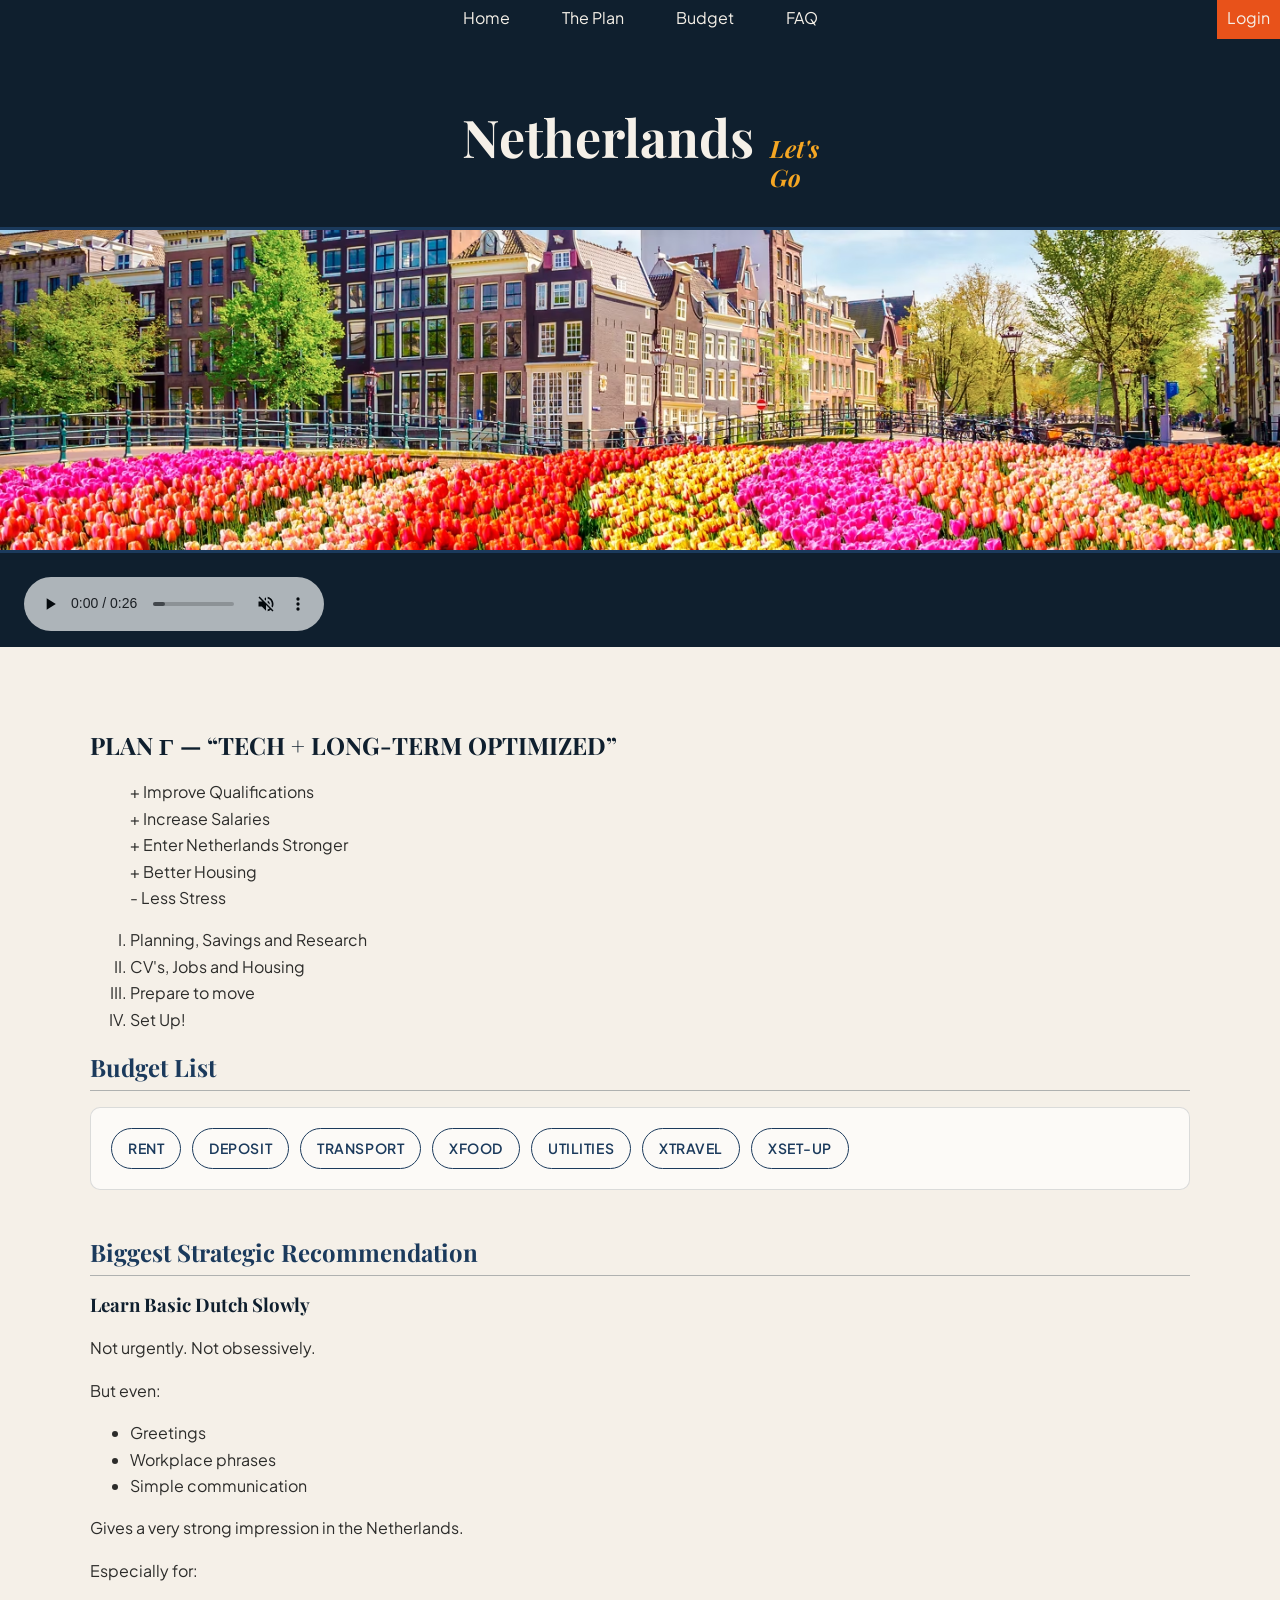
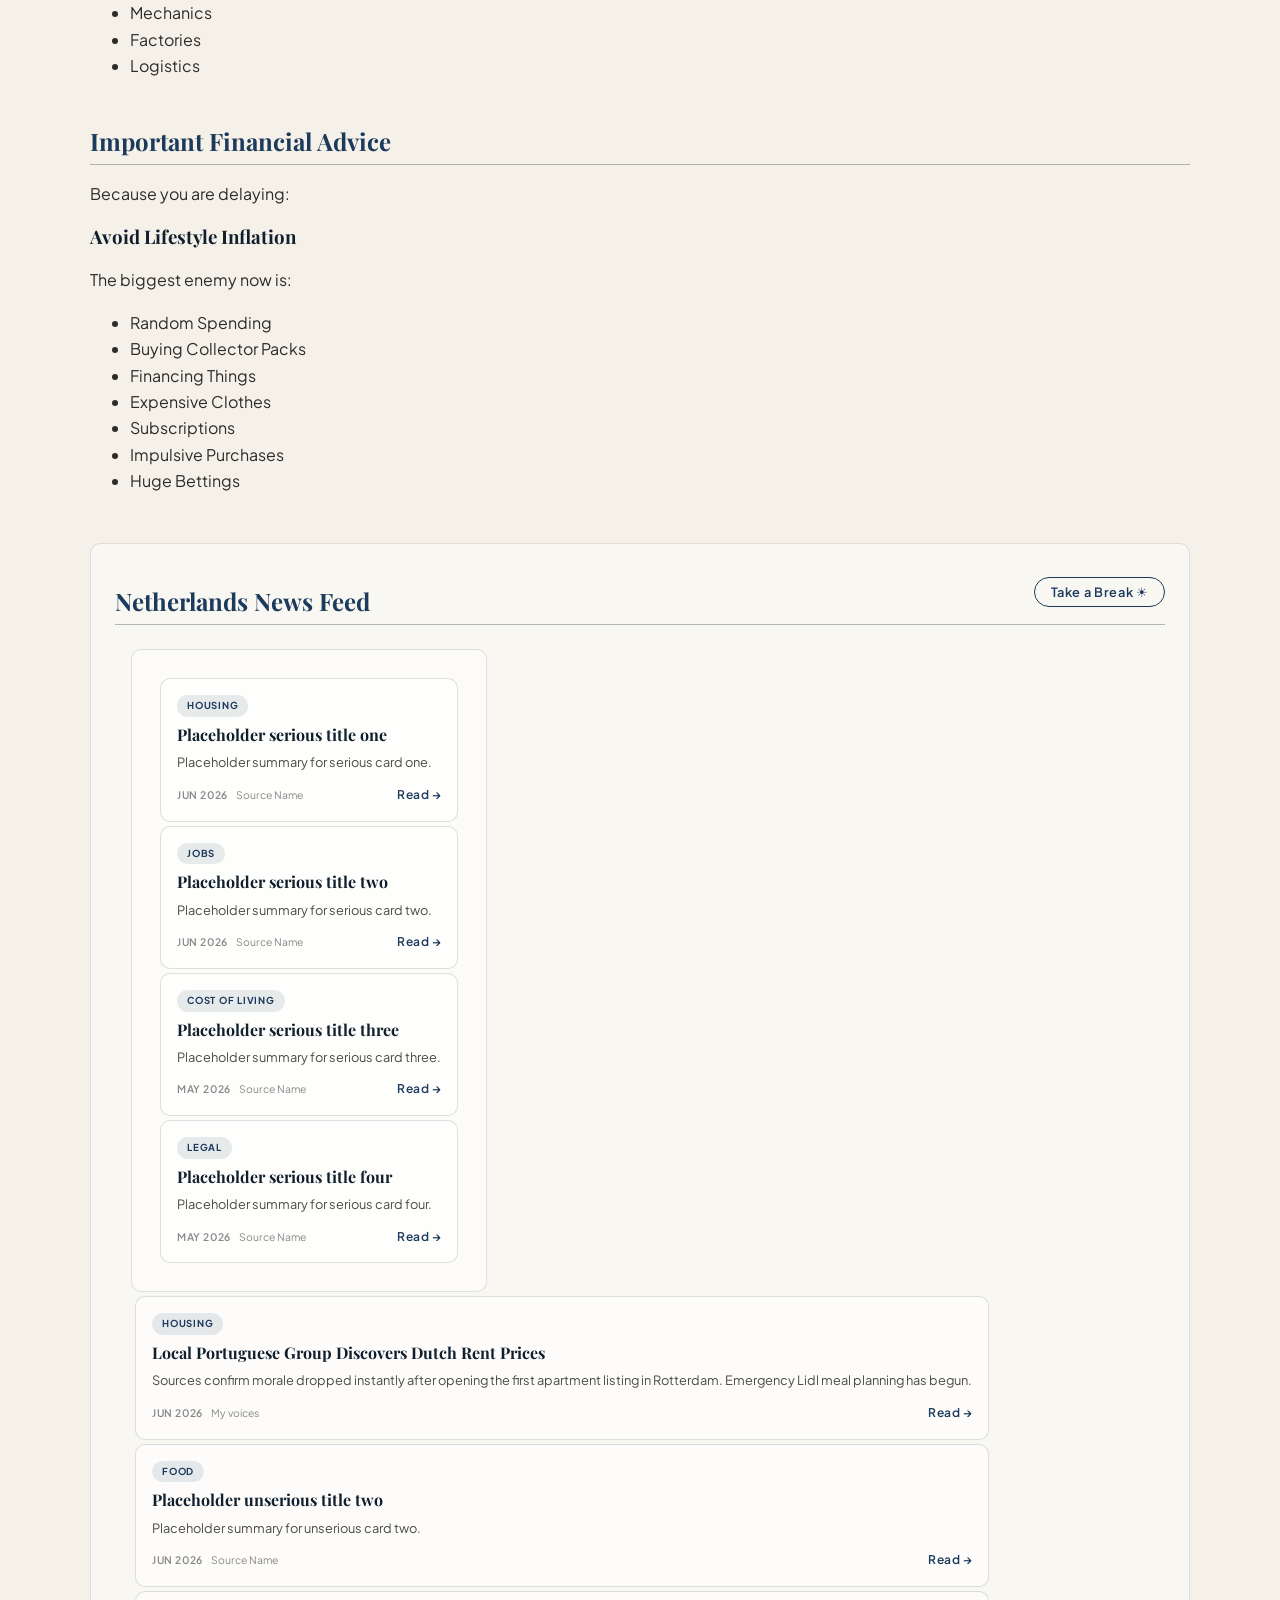
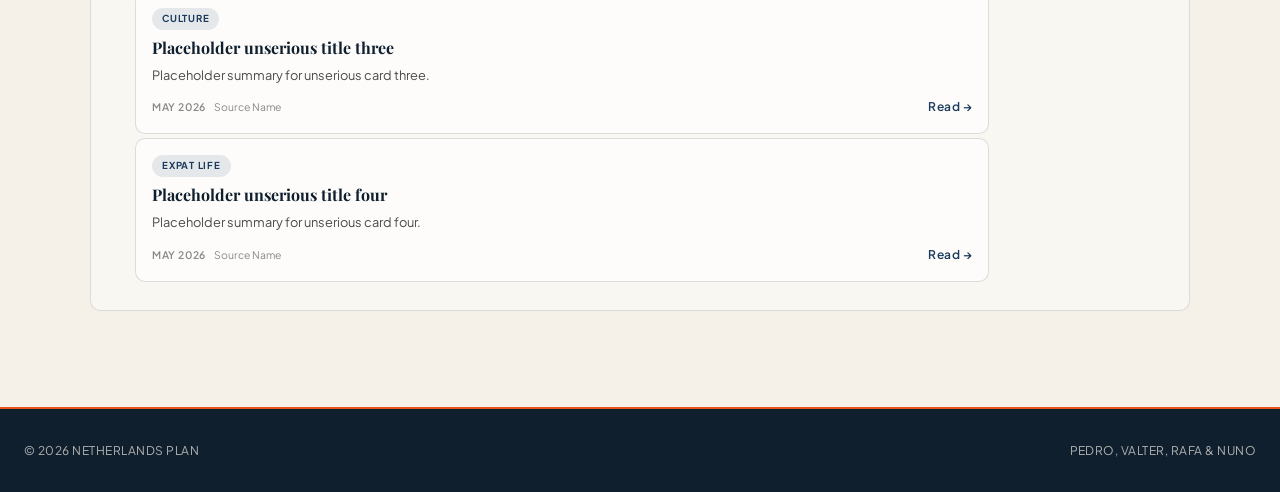
==== commit d97f1b9d: "feat: change structure of the news grid, apply basic grid layout to news cards' container" ====
--- a/index.html
+++ b/index.html
@@ -91,23 +91,194 @@
                 </ul>
             </section>
 
-            <!--
             <section class="news-feed">
-                <h2>Netherlands News Feed</h2>
-                <article class="news-card">
-                    <header>
-                        <h3>Local Portuguese Group Discovers Dutch Rent Prices</h3>
-                    </header>
-                    <p>
-                        Sources confirm morale dropped instantly after opening the first
-                        apartment listing in Rotterdam. Emergency Lidl meal planning has begun.
-                    </p>
-                    <footer>
-                        <small>May 2026</small>
-                    </footer>
-                </article>
-            </section>
-        -->
+                <div class="news-feed-header">
+                    <h2>Netherlands News Feed</h2>
+                    <button id="news-toggle">Take a Break ☀</button>
+                </div>
+                <div id="news-serious" class="news-grid">
+                    <div class="news-pinned">
+                        <!-- pinned cards injected by JS -->
+                    </div>
+                    <div class="news-feed">
+                        <article class="news-card">
+                            <span class="news-tag">Housing</span>
+                            <h3>Placeholder serious title one</h3>
+                            <p>Placeholder summary for serious card one.</p>
+                            <footer class="news-card-footer">
+                                <span class="news-date">Jun 2026</span>
+                                <span class="news-source">Source Name</span>
+                                <a class="news-link" href="#">Read →</a>
+                            </footer>
+                        </article>
+                        <article class="news-card">
+                            <span class="news-tag">Jobs</span>
+                            <h3>Placeholder serious title two</h3>
+                            <p>Placeholder summary for serious card two.</p>
+                            <footer class="news-card-footer">
+                                <span class="news-date">Jun 2026</span>
+                                <span class="news-source">Source Name</span>
+                                <a class="news-link" href="#">Read →</a>
+                            </footer>
+                        </article>
+                        <article class="news-card">
+                            <span class="news-tag">Cost of Living</span>
+                            <h3>Placeholder serious title three</h3>
+                            <p>Placeholder summary for serious card three.</p>
+                            <footer class="news-card-footer">
+                                <span class="news-date">May 2026</span>
+                                <span class="news-source">Source Name</span>
+                                <a class="news-link" href="#">Read →</a>
+                            </footer>
+                        </article>
+                        <article class="news-card">
+                            <span class="news-tag">Legal</span>
+                            <h3>Placeholder serious title four</h3>
+                            <p>Placeholder summary for serious card four.</p>
+                            <footer class="news-card-footer">
+                                <span class="news-date">May 2026</span>
+                                <span class="news-source">Source Name</span>
+                                <a class="news-link" href="#">Read →</a>
+                            </footer>
+                        </article>
+                        <!--
+                        <article class="news-card">
+                            <span class="news-tag">Jobs</span>
+                            <h3>Placeholder serious title five</h3>
+                            <p>Placeholder summary for serious card five.</p>
+                            <footer class="news-card-footer">
+                                <span class="news-date">May 2026</span>
+                                <span class="news-source">Source Name</span>
+                                <a class="news-link" href="#">Read →</a>
+                            </footer>
+                        </article>
+                        <article class="news-card">
+                            <span class="news-tag">Housing</span>
+                            <h3>Placeholder serious title six</h3>
+                            <p>Placeholder summary for serious card six.</p>
+                            <footer class="news-card-footer">
+                                <span class="news-date">May 2026</span>
+                                <span class="news-source">Source Name</span>
+                                <a class="news-link" href="#">Read →</a>
+                            </footer>
+                        </article>
+                        <article class="news-card">
+                            <span class="news-tag">Transport</span>
+                            <h3>Placeholder serious title seven</h3>
+                            <p>Placeholder summary for serious card seven.</p>
+                            <footer class="news-card-footer">
+                                <span class="news-date">May 2026</span>
+                                <span class="news-source">Source Name</span>
+                                <a class="news-link" href="#">Read →</a>
+                            </footer>
+                        </article>
+                        <article class="news-card">
+                            <span class="news-tag">Legal</span>
+                            <h3>Placeholder serious title eight</h3>
+                            <p>Placeholder summary for serious card eight.</p>
+                            <footer class="news-card-footer">
+                                <span class="news-date">May 2026</span>
+                                <span class="news-source">Source Name</span>
+                                <a class="news-link" href="#">Read →</a>
+                            </footer>
+                        </article>
+                        -->
+                    </div>
+                </div>
+                <div id="news-unserious" class="news-grid news-grid--hidden">
+                    <div class="news-pinned">
+                        <!-- pinned cards injected by JS -->
+                    </div>
+                    <div class="news-pinned">
+                        <article class="news-card">
+                            <span class="news-tag">Housing</span>
+                            <h3>Local Portuguese Group Discovers Dutch Rent Prices</h3>
+                            <p>
+                                Sources confirm morale dropped instantly after opening the first
+                                apartment listing in Rotterdam. Emergency Lidl meal planning has begun.
+                            </p>
+                            <footer class="news-card-footer">
+                                <span class="news-date">Jun 2026</span>
+                                <span class="news-source">My voices</span>
+                                <a class="news-link" href="#">Read →</a>
+                            </footer>
+                        </article>
+                        <article class="news-card">
+                            <span class="news-tag">Food</span>
+                            <h3>Placeholder unserious title two</h3>
+                            <p>Placeholder summary for unserious card two.</p>
+                            <footer class="news-card-footer">
+                                <span class="news-date">Jun 2026</span>
+                                <span class="news-source">Source Name</span>
+                                <a class="news-link" href="#">Read →</a>
+                            </footer>
+                        </article>
+                        <article class="news-card">
+                            <span class="news-tag">Culture</span>
+                            <h3>Placeholder unserious title three</h3>
+                            <p>Placeholder summary for unserious card three.</p>
+                            <footer class="news-card-footer">
+                                <span class="news-date">May 2026</span>
+                                <span class="news-source">Source Name</span>
+                                <a class="news-link" href="#">Read →</a>
+                            </footer>
+                        </article>
+                        <article class="news-card">
+                            <span class="news-tag">Expat Life</span>
+                            <h3>Placeholder unserious title four</h3>
+                            <p>Placeholder summary for unserious card four.</p>
+                            <footer class="news-card-footer">
+                                <span class="news-date">May 2026</span>
+                                <span class="news-source">Source Name</span>
+                                <a class="news-link" href="#">Read →</a>
+                            </footer>
+                        </article>
+                        <!--
+                        <article class="news-card">
+                            <span class="news-tag">Food</span>
+                            <h3>Placeholder unserious title five</h3>
+                            <p>Placeholder summary for unserious card five.</p>
+                            <footer class="news-card-footer">
+                                <span class="news-date">May 2026</span>
+                                <span class="news-source">Source Name</span>
+                                <a class="news-link" href="#">Read →</a>
+                            </footer>
+                        </article>
+                        <article class="news-card">
+                            <span class="news-tag">Dutch Quirks</span>
+                            <h3>Placeholder unserious title six</h3>
+                            <p>Placeholder summary for unserious card six.</p>
+                            <footer class="news-card-footer">
+                                <span class="news-date">May 2026</span>
+                                <span class="news-source">Source Name</span>
+                                <a class="news-link" href="#">Read →</a>
+                            </footer>
+                        </article>
+                        <article class="news-card">
+                            <span class="news-tag">Expat Life</span>
+                            <h3>Placeholder unserious title seven</h3>
+                            <p>Placeholder summary for unserious card seven.</p>
+                            <footer class="news-card-footer">
+                                <span class="news-date">May 2026</span>
+                                <span class="news-source">Source Name</span>
+                                <a class="news-link" href="#">Read →</a>
+                            </footer>
+                        </article>
+                        <article class="news-card">
+                            <span class="news-tag">Expat Life</span>
+                            <h3>Placeholder unserious title eight</h3>
+                            <p>Placeholder summary for unserious card eight.</p>
+                            <footer class="news-card-footer">
+                                <span class="news-date">May 2026</span>
+                                <span class="news-source">Source Name</span>
+                                <a class="news-link" href="#">Read →</a>
+                            </footer>
+                        </article>
+                        -->
+                    </div>
+                </div>
+            </section>
+
         </main>
         <footer class="footer">
              <p>&copy 2026 Netherlands Plan</p>
--- a/css/style.css
+++ b/css/style.css
@@ -14,6 +14,10 @@
     --color-ink: #2C2C2A;
     --font-heading: 'Playfair Display', Georgia, serif;
     --font-body: 'Plus Jakarta Sans', system-ui, sans-serif;
+    --space-s:  8px;
+    --space-m:  16px;
+    --space-l:  24px;
+    --space-xl:  48px;
 }
 
 body{
@@ -52,7 +56,7 @@
 }
 
 nav ul li{
-    margin: 0 15px;
+    margin: 0 var(--space-m);
     padding: 5px 10px;
     border-bottom: 3px solid transparent;
 }
@@ -82,8 +86,8 @@
     display: flex;
     align-items: baseline;
     justify-content: center;
-    gap: 16px;
-    padding: 32px 24px 24px;
+    gap: var(--space-m);
+    padding: 32px var(--space-l) var(--space-l);
 }
 
 .title h1{
@@ -108,29 +112,29 @@
 
 header audio {
     display: block;
-    margin: 16px 24px;
+    margin: var(--space-m) var(--space-l);
     accent-color: var(--color-dutch-orange);
     opacity: 0.7;
-    padding-bottom: 16px;
+    padding-bottom: var(--space-m);
 }
 
 /* === MAIN & LAYOUT === */
 
 main{
-    max-width: 860px;
+    max-width: 1100px;
     margin-inline: auto;
-    padding: 48px 24px;
+    padding: var(--space-xl) var(--space-l);
 }
 
 main > section {
-    margin-bottom: 48px;
+    margin-bottom: var(--space-xl);
 }
 
 main section h2 {
-    padding-bottom: 8px;
+    padding-bottom: var(--space-s);
     border-bottom: 1.5px solid rgba(15, 31, 46, 0.3);
     color: var(--color-canal);
-    margin-bottom: 16px;
+    margin-bottom: var(--space-m);
 }
 
 button:hover {
@@ -142,7 +146,7 @@
 
 ul.budget{
     list-style-type: none;
-    padding: 16px;
+    padding: var(--space-m);
     margin: 0;
     background: rgba(255, 255, 255, 0.65);
     border: 1px solid rgba(15, 31, 46, 0.14);
@@ -157,7 +161,7 @@
     letter-spacing: 0.04em;
     text-transform: uppercase;
     margin: 4px;
-	padding: 8px 16px;
+	padding: var(--space-s) var(--space-m);
 	border-radius: 99px;
     border: 1.5px solid var(--color-canal);
     color: var(--color-canal);
@@ -180,22 +184,126 @@
     height: 100%;
 }
 
-/*
+
 .news-feed {
-    background-color: rgba(255, 255, 255, 0.296);
     border-radius: 10px;
-    border: 1px solid;
-    margin: 1rem 0;
-    display: grid;
-    gap: 1rem;
+    padding: 24px;
+    background: rgba(255, 255, 255, 0.45);
+    border: 1px solid rgba(15, 31, 46, 0.12);
+}
+
+.news-feed-header {
+    display: flex;
+    align-items: center;
+    justify-content: space-between;
+    margin-bottom: 24px;
+    padding-bottom: 8px;
+    border-bottom: 1.5px solid rgba(15, 31, 46, 0.3);
+}
+
+.news-feed-header h2 {
+    border-bottom: none;
+    margin-bottom: 0;
+    padding-bottom: 0;
+}
+
+.news-grid{
+    display: flex;
+    grid-template-columns: repeat(4, 1fr);
+    gap: var(--space-m);
+}
+
+#news-toggle {
+    cursor: pointer;
+    font-family: 'Plus Jakarta Sans', system-ui, sans-serif;
+    font-size: 0.8rem;
+    font-weight: 600;
+    letter-spacing: 0.05em;
+    padding: 6px 16px;
+    border-radius: 99px;
+    border: 1.5px solid #1B3A5C;
+    background: transparent;
+    color: #1B3A5C;
+    transition: background 300ms ease, transform 100ms ease;
+    white-space: nowrap;
+}
+
+#news-toggle:hover {
+    background: #E8521A;
+    color: #F5F0E8;
+    border-color: #E8521A;
+    transform: translateY(-1.5px);
 }
 
 .news-card {
-    padding: 0 1rem;
+    background: rgba(255, 255, 255, 0.62);
+    border: 0.5px solid rgba(15, 31, 46, 0.14);
     border-radius: 10px;
-    background: #f4f4f486;
-}
-*/
+    padding: 16px;
+    display: flex;
+    flex-direction: column;
+    gap: 8px;
+    margin: 4px;
+}
+
+.news-tag {
+    display: inline-block;
+    font-size: 0.6rem;
+    font-weight: 700;
+    letter-spacing: 0.08em;
+    text-transform: uppercase;
+    padding: 3px 10px;
+    border-radius: 99px;
+    align-self: flex-start;
+    background: rgba(27, 58, 92, 0.1);
+    color: #1B3A5C;
+}
+
+.news-card h3 {
+    font-size: 1rem;
+    margin: 0;
+}
+
+.news-card p {
+    font-size: 0.8rem;
+    line-height: 1.6;
+    color: #4A4A48;
+    margin: 0;
+}
+
+.news-card-footer {
+    display: flex;
+    align-items: baseline;
+    gap: 8px;
+    margin-top: 4px;
+}
+
+.news-date {
+    font-size: 0.65rem;
+    font-weight: 600;
+    letter-spacing: 0.06em;
+    text-transform: uppercase;
+    color: #888;
+}
+
+.news-source {
+    font-size: 0.65rem;
+    color: #888;
+    flex: 1;
+}
+
+.news-link {
+    font-size: 0.75rem;
+    font-weight: 600;
+    color: #1B3A5C;
+    text-decoration: none;
+    letter-spacing: 0.04em;
+    transition: color 200ms ease;
+}
+
+.news-link:hover {
+    color: #E8521A;
+}
 
 /* === FOOTER === */
 
@@ -204,7 +312,7 @@
     align-items: center;
     justify-content: space-between;
     background-color: var(--color-midnight);
-    padding: 32px 24px;
+    padding: 32px var(--space-l);
     border-top: 2.5px solid var(--color-dutch-orange);
 }
 
@@ -228,14 +336,14 @@
     }
     
     nav ul li {
-        padding: 4px 8px;
+        padding: 4px var(--space-s);
     }
     
     nav ul li a {
         font-size: 0.8rem;
     }
 
-    li.login-buttom{
+    li.login-button{
         position: static;
         right: auto;
     }
@@ -248,7 +356,7 @@
         height: 220px;
     }
     main {
-        padding: 24px 16px;
+        padding: var(--space-l) var(--space-m);
     }
     main > section {
         margin-bottom: 40px;
@@ -256,7 +364,7 @@
     .footer {
         flex-direction: column;
         gap: 8px;
-        padding: 24px 16px;
+        padding: var(--space-l) var(--space-m);
     }
     
 }
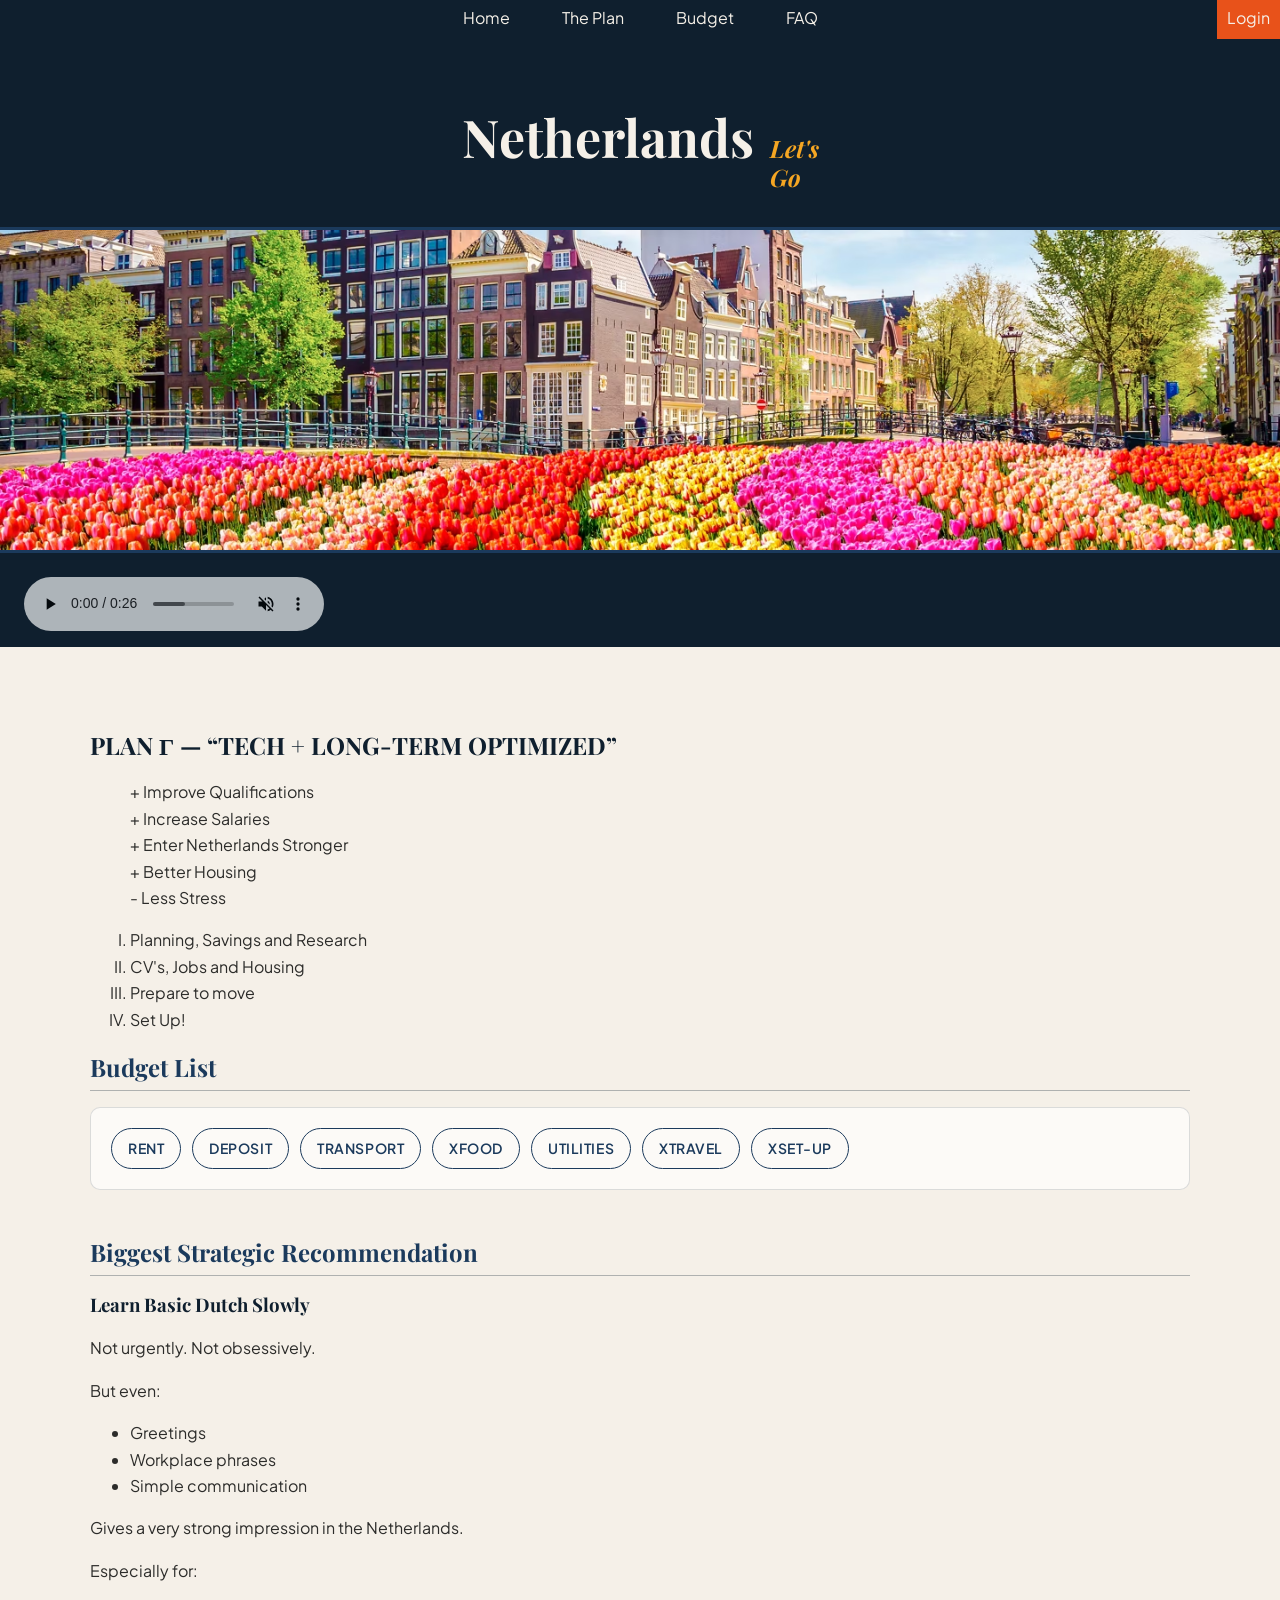
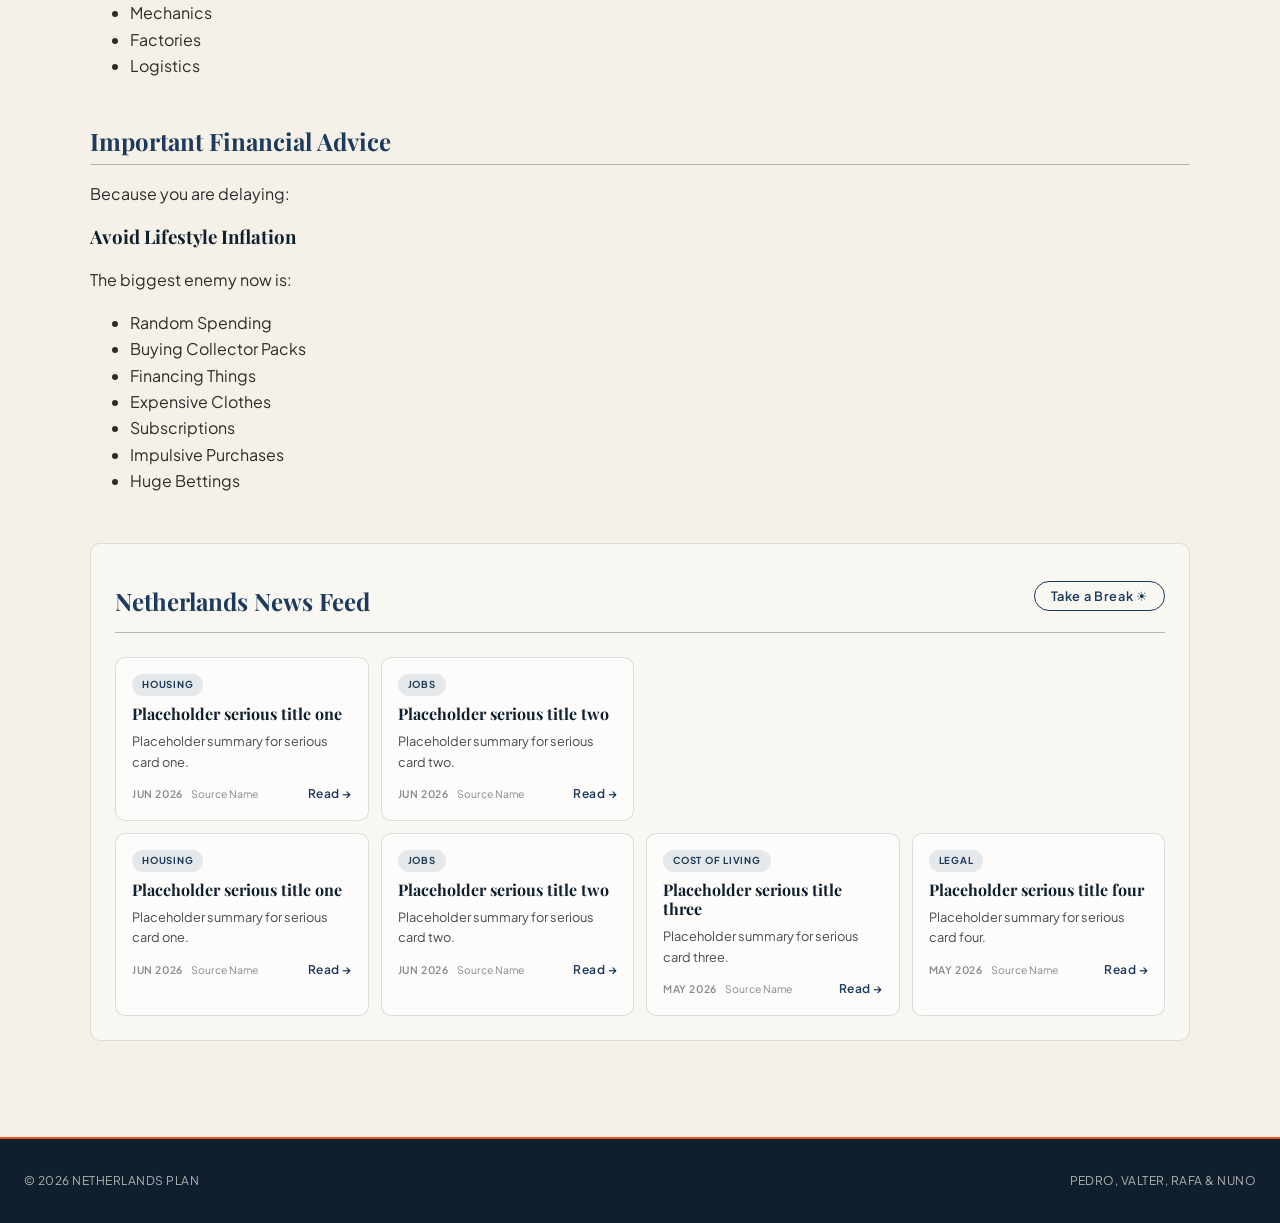
==== commit b4c080ce: "feat: html now have proper stucture + css grid done for the stucture" ====
--- a/index.html
+++ b/index.html
@@ -96,100 +96,120 @@
                     <h2>Netherlands News Feed</h2>
                     <button id="news-toggle">Take a Break ☀</button>
                 </div>
-                <div id="news-serious" class="news-grid">
+                <div id="news-serious" class="news-wrapper">
+                    <div class="news-pinned">
+                        <!-- pinned cards injected by JS -->
+                         <article class="news-card">
+                            <span class="news-tag">Housing</span>
+                            <h3>Placeholder serious title one</h3>
+                            <p>Placeholder summary for serious card one.</p>
+                            <footer class="news-card-footer">
+                                <span class="news-date">Jun 2026</span>
+                                <span class="news-source">Source Name</span>
+                                <a class="news-link" href="#">Read →</a>
+                            </footer>
+                        </article>
+                        <article class="news-card">
+                            <span class="news-tag">Jobs</span>
+                            <h3>Placeholder serious title two</h3>
+                            <p>Placeholder summary for serious card two.</p>
+                            <footer class="news-card-footer">
+                                <span class="news-date">Jun 2026</span>
+                                <span class="news-source">Source Name</span>
+                                <a class="news-link" href="#">Read →</a>
+                            </footer>
+                        </article>
+                    </div>
+                    <div class="news-grid">
+                        <article class="news-card">
+                            <span class="news-tag">Housing</span>
+                            <h3>Placeholder serious title one</h3>
+                            <p>Placeholder summary for serious card one.</p>
+                            <footer class="news-card-footer">
+                                <span class="news-date">Jun 2026</span>
+                                <span class="news-source">Source Name</span>
+                                <a class="news-link" href="#">Read →</a>
+                            </footer>
+                        </article>
+                        <article class="news-card">
+                            <span class="news-tag">Jobs</span>
+                            <h3>Placeholder serious title two</h3>
+                            <p>Placeholder summary for serious card two.</p>
+                            <footer class="news-card-footer">
+                                <span class="news-date">Jun 2026</span>
+                                <span class="news-source">Source Name</span>
+                                <a class="news-link" href="#">Read →</a>
+                            </footer>
+                        </article>
+                        <article class="news-card">
+                            <span class="news-tag">Cost of Living</span>
+                            <h3>Placeholder serious title three</h3>
+                            <p>Placeholder summary for serious card three.</p>
+                            <footer class="news-card-footer">
+                                <span class="news-date">May 2026</span>
+                                <span class="news-source">Source Name</span>
+                                <a class="news-link" href="#">Read →</a>
+                            </footer>
+                        </article>
+                        <article class="news-card">
+                            <span class="news-tag">Legal</span>
+                            <h3>Placeholder serious title four</h3>
+                            <p>Placeholder summary for serious card four.</p>
+                            <footer class="news-card-footer">
+                                <span class="news-date">May 2026</span>
+                                <span class="news-source">Source Name</span>
+                                <a class="news-link" href="#">Read →</a>
+                            </footer>
+                        </article>
+                        <!--
+                        <article class="news-card">
+                            <span class="news-tag">Jobs</span>
+                            <h3>Placeholder serious title five</h3>
+                            <p>Placeholder summary for serious card five.</p>
+                            <footer class="news-card-footer">
+                                <span class="news-date">May 2026</span>
+                                <span class="news-source">Source Name</span>
+                                <a class="news-link" href="#">Read →</a>
+                            </footer>
+                        </article>
+                        <article class="news-card">
+                            <span class="news-tag">Housing</span>
+                            <h3>Placeholder serious title six</h3>
+                            <p>Placeholder summary for serious card six.</p>
+                            <footer class="news-card-footer">
+                                <span class="news-date">May 2026</span>
+                                <span class="news-source">Source Name</span>
+                                <a class="news-link" href="#">Read →</a>
+                            </footer>
+                        </article>
+                        <article class="news-card">
+                            <span class="news-tag">Transport</span>
+                            <h3>Placeholder serious title seven</h3>
+                            <p>Placeholder summary for serious card seven.</p>
+                            <footer class="news-card-footer">
+                                <span class="news-date">May 2026</span>
+                                <span class="news-source">Source Name</span>
+                                <a class="news-link" href="#">Read →</a>
+                            </footer>
+                        </article>
+                        <article class="news-card">
+                            <span class="news-tag">Legal</span>
+                            <h3>Placeholder serious title eight</h3>
+                            <p>Placeholder summary for serious card eight.</p>
+                            <footer class="news-card-footer">
+                                <span class="news-date">May 2026</span>
+                                <span class="news-source">Source Name</span>
+                                <a class="news-link" href="#">Read →</a>
+                            </footer>
+                        </article>
+                        -->
+                    </div>
+                </div>
+                <div id="news-unserious" class="news-wrapper news-wrapper--hidden">
                     <div class="news-pinned">
                         <!-- pinned cards injected by JS -->
                     </div>
-                    <div class="news-feed">
-                        <article class="news-card">
-                            <span class="news-tag">Housing</span>
-                            <h3>Placeholder serious title one</h3>
-                            <p>Placeholder summary for serious card one.</p>
-                            <footer class="news-card-footer">
-                                <span class="news-date">Jun 2026</span>
-                                <span class="news-source">Source Name</span>
-                                <a class="news-link" href="#">Read →</a>
-                            </footer>
-                        </article>
-                        <article class="news-card">
-                            <span class="news-tag">Jobs</span>
-                            <h3>Placeholder serious title two</h3>
-                            <p>Placeholder summary for serious card two.</p>
-                            <footer class="news-card-footer">
-                                <span class="news-date">Jun 2026</span>
-                                <span class="news-source">Source Name</span>
-                                <a class="news-link" href="#">Read →</a>
-                            </footer>
-                        </article>
-                        <article class="news-card">
-                            <span class="news-tag">Cost of Living</span>
-                            <h3>Placeholder serious title three</h3>
-                            <p>Placeholder summary for serious card three.</p>
-                            <footer class="news-card-footer">
-                                <span class="news-date">May 2026</span>
-                                <span class="news-source">Source Name</span>
-                                <a class="news-link" href="#">Read →</a>
-                            </footer>
-                        </article>
-                        <article class="news-card">
-                            <span class="news-tag">Legal</span>
-                            <h3>Placeholder serious title four</h3>
-                            <p>Placeholder summary for serious card four.</p>
-                            <footer class="news-card-footer">
-                                <span class="news-date">May 2026</span>
-                                <span class="news-source">Source Name</span>
-                                <a class="news-link" href="#">Read →</a>
-                            </footer>
-                        </article>
-                        <!--
-                        <article class="news-card">
-                            <span class="news-tag">Jobs</span>
-                            <h3>Placeholder serious title five</h3>
-                            <p>Placeholder summary for serious card five.</p>
-                            <footer class="news-card-footer">
-                                <span class="news-date">May 2026</span>
-                                <span class="news-source">Source Name</span>
-                                <a class="news-link" href="#">Read →</a>
-                            </footer>
-                        </article>
-                        <article class="news-card">
-                            <span class="news-tag">Housing</span>
-                            <h3>Placeholder serious title six</h3>
-                            <p>Placeholder summary for serious card six.</p>
-                            <footer class="news-card-footer">
-                                <span class="news-date">May 2026</span>
-                                <span class="news-source">Source Name</span>
-                                <a class="news-link" href="#">Read →</a>
-                            </footer>
-                        </article>
-                        <article class="news-card">
-                            <span class="news-tag">Transport</span>
-                            <h3>Placeholder serious title seven</h3>
-                            <p>Placeholder summary for serious card seven.</p>
-                            <footer class="news-card-footer">
-                                <span class="news-date">May 2026</span>
-                                <span class="news-source">Source Name</span>
-                                <a class="news-link" href="#">Read →</a>
-                            </footer>
-                        </article>
-                        <article class="news-card">
-                            <span class="news-tag">Legal</span>
-                            <h3>Placeholder serious title eight</h3>
-                            <p>Placeholder summary for serious card eight.</p>
-                            <footer class="news-card-footer">
-                                <span class="news-date">May 2026</span>
-                                <span class="news-source">Source Name</span>
-                                <a class="news-link" href="#">Read →</a>
-                            </footer>
-                        </article>
-                        -->
-                    </div>
-                </div>
-                <div id="news-unserious" class="news-grid news-grid--hidden">
-                    <div class="news-pinned">
-                        <!-- pinned cards injected by JS -->
-                    </div>
-                    <div class="news-pinned">
+                    <div class="news-grid">
                         <article class="news-card">
                             <span class="news-tag">Housing</span>
                             <h3>Local Portuguese Group Discovers Dutch Rent Prices</h3>
--- a/css/style.css
+++ b/css/style.css
@@ -184,6 +184,7 @@
     height: 100%;
 }
 
+/* === NEWS FEED === */
 
 .news-feed {
     border-radius: 10px;
@@ -196,45 +197,61 @@
     display: flex;
     align-items: center;
     justify-content: space-between;
-    margin-bottom: 24px;
-    padding-bottom: 8px;
+    margin-bottom: var(--space-l);
+    padding-bottom: var(--space-s);
     border-bottom: 1.5px solid rgba(15, 31, 46, 0.3);
 }
 
 .news-feed-header h2 {
     border-bottom: none;
-    margin-bottom: 0;
+    margin-bottom: var(--space-s);
     padding-bottom: 0;
-}
-
-.news-grid{
-    display: flex;
-    grid-template-columns: repeat(4, 1fr);
-    gap: var(--space-m);
 }
 
 #news-toggle {
     cursor: pointer;
-    font-family: 'Plus Jakarta Sans', system-ui, sans-serif;
+    font-family: var(--font-body);
     font-size: 0.8rem;
     font-weight: 600;
     letter-spacing: 0.05em;
     padding: 6px 16px;
-    border-radius: 99px;
-    border: 1.5px solid #1B3A5C;
+    border-radius: 100px;
+    border: 1.5px solid var(--color-canal);
     background: transparent;
-    color: #1B3A5C;
+    color: var(--color-canal);
     transition: background 300ms ease, transform 100ms ease;
     white-space: nowrap;
 }
 
 #news-toggle:hover {
-    background: #E8521A;
-    color: #F5F0E8;
-    border-color: #E8521A;
+    background: var(--color-dutch-orange);
+    color: var(--color-parchment);
+    border-color: var(--color-dutch-orange);
     transform: translateY(-1.5px);
 }
 
+.news-wrapper{
+    margin-top: 12px;
+}
+
+.news-wrapper--hidden {
+    display: none;
+}
+
+.news-pinned{
+    display: grid;
+    grid-template-columns: repeat(4, 1fr);
+    gap: 12px;
+    margin-bottom: 12px;
+}
+
+.news-grid {
+    display: grid;
+    grid-template-columns: repeat(4, 1fr);
+    gap: 12px;
+}
+
+/*wip*/
 .news-card {
     background: rgba(255, 255, 255, 0.62);
     border: 0.5px solid rgba(15, 31, 46, 0.14);
@@ -243,7 +260,6 @@
     display: flex;
     flex-direction: column;
     gap: 8px;
-    margin: 4px;
 }
 
 .news-tag {
@@ -295,14 +311,14 @@
 .news-link {
     font-size: 0.75rem;
     font-weight: 600;
-    color: #1B3A5C;
+    color: var(--color-canal);
     text-decoration: none;
     letter-spacing: 0.04em;
     transition: color 200ms ease;
 }
 
 .news-link:hover {
-    color: #E8521A;
+    color: var(--color-dutch-orange);
 }
 
 /* === FOOTER === */
